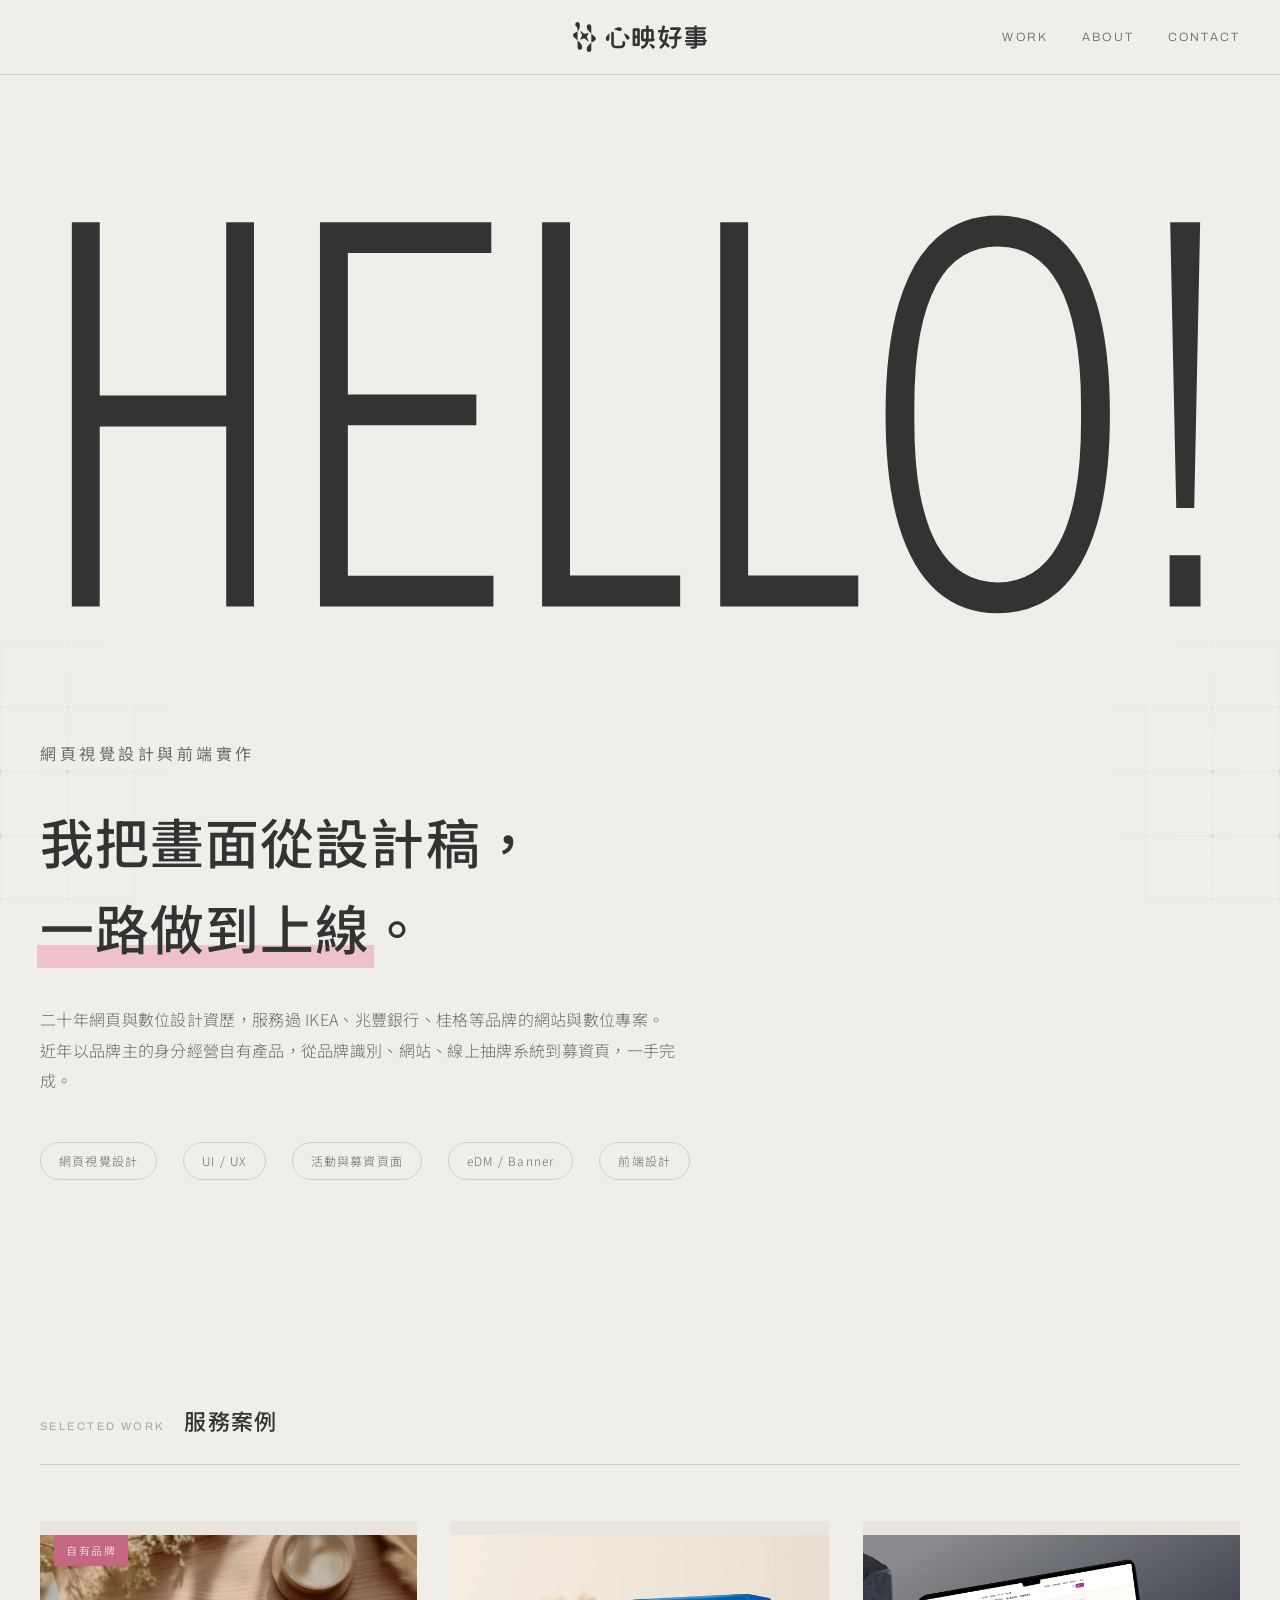
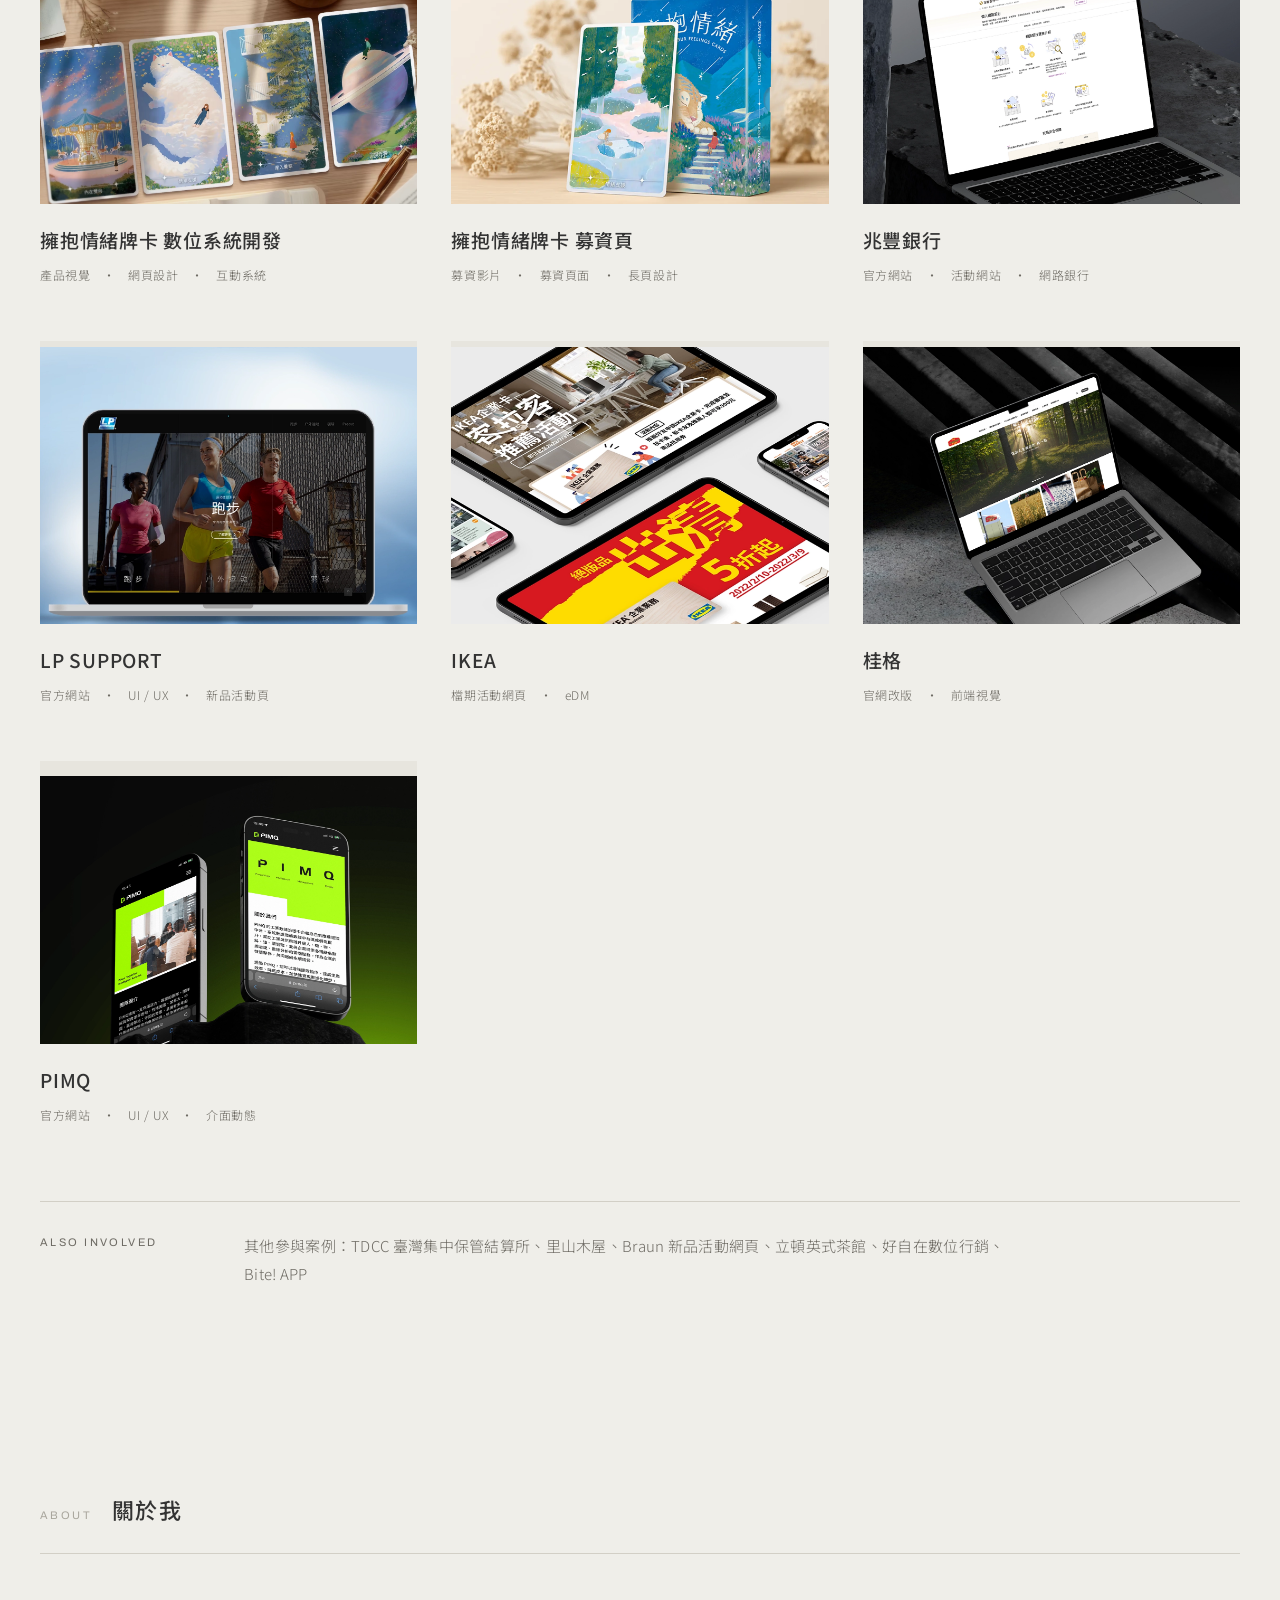
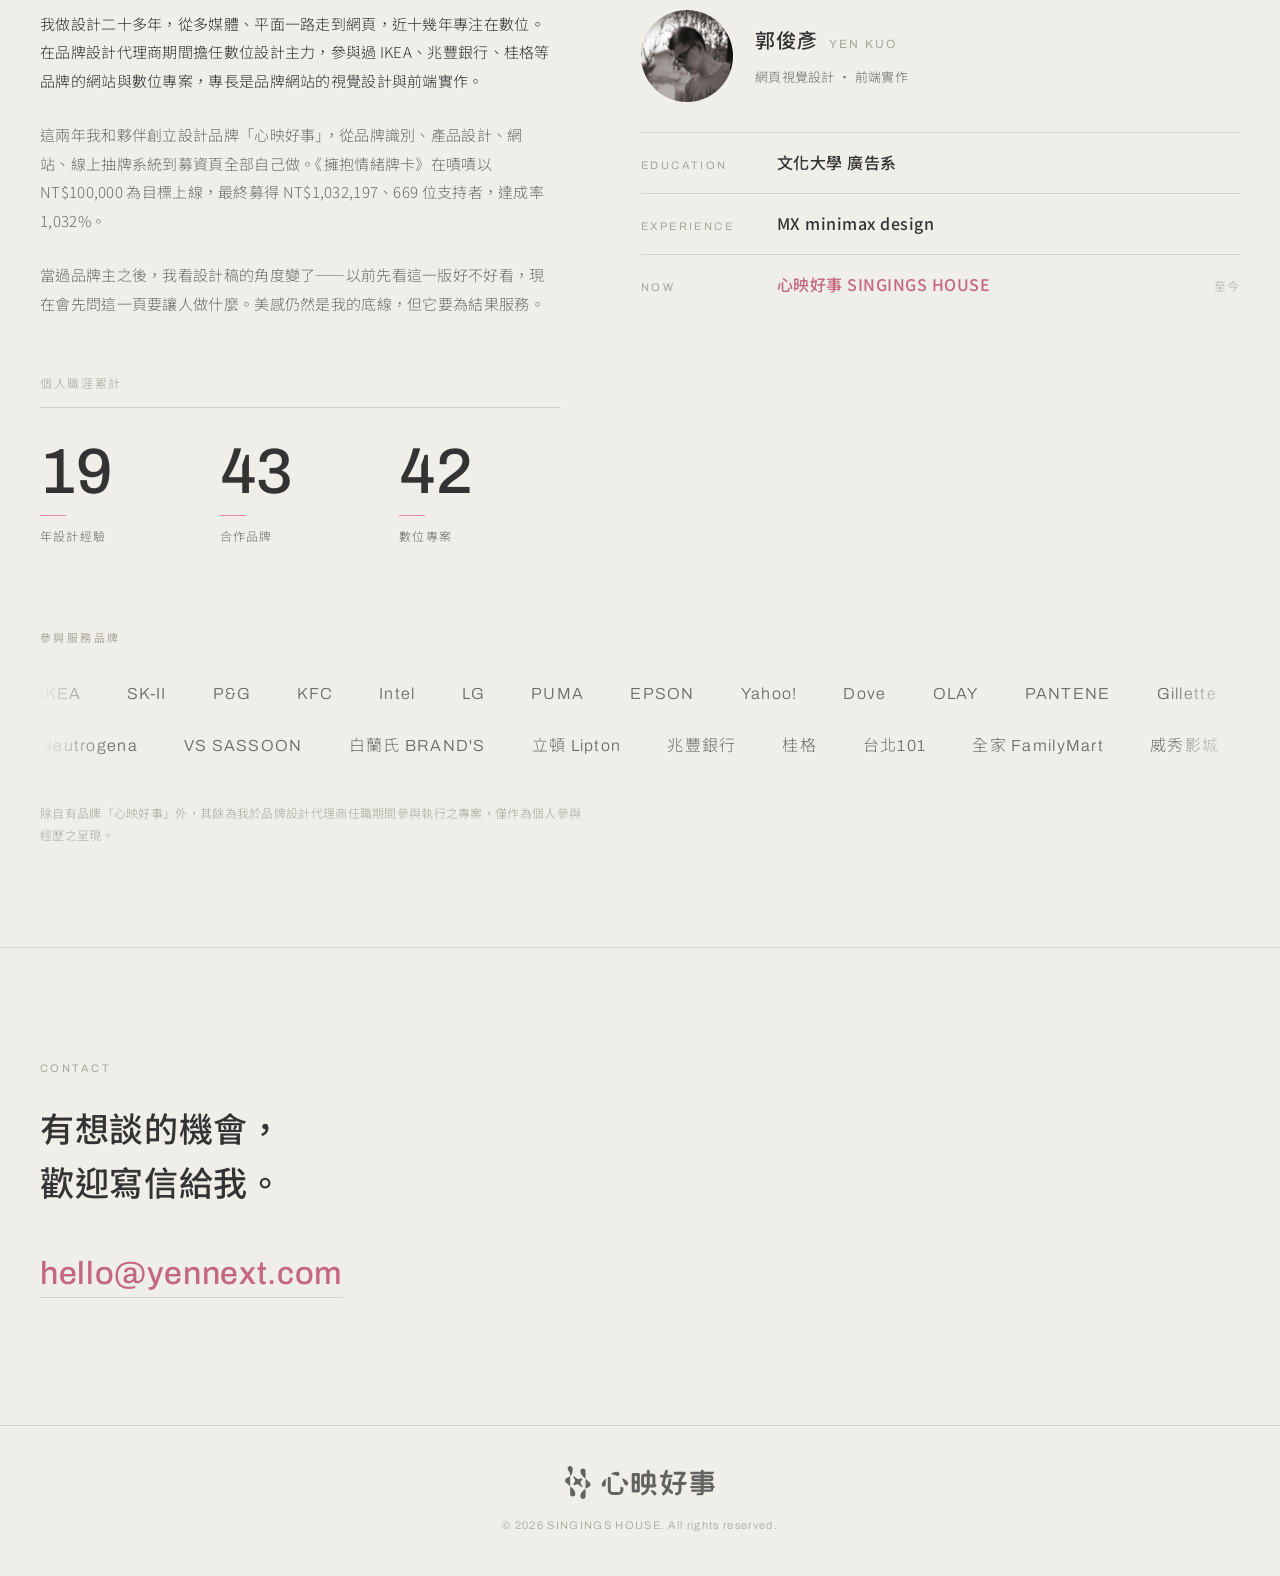
==== digital/index.html @ 3f7852cf "Change browser tab title to "YEN作品集" - index.html: <title> and og:title -> YEN作品集 - brand.html + mai" ====
<!DOCTYPE html>
<html lang="zh-Hant">
<head>
<meta charset="UTF-8">
<meta name="viewport" content="width=device-width, initial-scale=1">
<title>心映好事 SINGINGS HOUSE — 數位設計服務</title>
<meta name="description" content="心映好事是一個從自有產品出發的設計品牌，設計服務聚焦於網頁視覺與前端設計。">
<meta property="og:title" content="心映好事 SINGINGS HOUSE — 設計服務">
<meta property="og:description" content="從自有品牌出發的設計服務。網頁視覺與前端設計。">
<meta property="og:image" content="../images/og_image.jpg">
<link rel="icon" href="../images/logo_mark.svg">
<link rel="preconnect" href="https://fonts.googleapis.com">
<link rel="preconnect" href="https://fonts.gstatic.com" crossorigin>
<link href="https://fonts.googleapis.com/css2?family=Archivo:wdth,wght@62..125,100..900&family=Noto+Sans+TC:wght@100..900&display=swap" rel="stylesheet">
<link rel="stylesheet" href="../css/style.css?v=20261014e">
</head>
<body>

<canvas id="kgrid" aria-hidden="true"></canvas>

<nav class="nav">
  <div class="nav-in">
    <a class="nav-logo" href="./index.html" aria-label="心映好事 首頁">
      <img src="../images/logo_type.svg" alt="心映好事 SINGINGS HOUSE">
    </a>
    <div class="nav-links">
      <a href="#work">Work</a>
      <a href="#about">About</a>
      <a href="#contact">Contact</a>
    </div>
  </div>
</nav>

<div class="pressure-band">
  <div class="wrap"><div id="pressure" aria-hidden="true"></div></div>
</div>

<header class="hero">
  <div class="wrap">
    <p class="label" id="tagline"></p>
    <h1 id="heroTitle"></h1>
    <p id="heroSub"></p>
    <div class="hero-meta">
      <span>網頁視覺設計</span>
      <span>UI / UX</span>
      <span>活動與募資頁面</span>
      <span>eDM / Banner</span>
      <span>前端設計</span>
    </div>
  </div>
</header>

<section class="section" id="work">
  <div class="wrap">
    <div class="section-head rv">
      <p class="label">Selected Work</p>
      <h2>服務案例</h2>
    </div>
    <div class="filter rv" id="workFilter"></div>
    <div id="workGrid"></div>
    <div class="otherworks rv">
      <p class="label">Also Involved</p>
      <p id="otherWorks"></p>
    </div>
  </div>
</section>

<section class="section" id="about">
  <div class="wrap">
    <div class="section-head rv">
      <p class="label">About</p>
      <h2 id="aboutTitle"></h2>
    </div>
    <div class="about-grid">
      <div class="rv">
        <div class="about-text" id="aboutText"></div>
        <div class="stats" id="stats"></div>
      </div>
      <div class="orbit rv">
        <div class="profile" id="profile"></div>
        <div class="orbit-list" id="timeline"></div>
      </div>
    </div>

    <div style="margin-top:74px">
      <p class="label" style="margin-bottom:24px">參與服務品牌</p>
      <div class="clients" id="clients"></div>
      <p class="attribution" id="attribution"></p>
    </div>
  </div>
</section>

<section class="contact" id="contact">
  <div class="wrap">
    <p class="label">Contact</p>
    <h2 id="contactTitle"></h2>
    <a class="mail" id="mail" href="#"></a>
  </div>
</section>

<footer class="footer">
  <div class="wrap footer-in">
    <img src="../images/logo_type.svg" alt="心映好事">
    <small>© <span id="yr"></span> SINGINGS HOUSE. All rights reserved.</small>
  </div>
</footer>

<script src="../js/grid.js?v=20261014e"></script>
<script src="./data.js?v=20261014e"></script>
<script src="../js/main.js?v=20261014e"></script>
</body>
</html>
---- css/style.css ----
/* =========================================================
   心映好事 SINGINGS HOUSE — style.css
   ========================================================= */

:root {
  --paper: #EFEEE9;
  --paper-2: #E7E5DE;
  --ink: #333333;
  --ink-soft: #6E6B64;
  --ink-faint: #A9A69D;
  --line: #D2CFC6;
  --accent: #E986A2;        /* 裝飾用（網格、標籤） */
  --accent-ink: #C4677F;    /* 文字用（深一階，確保可讀性） */

  --max: 1320px;
  --gutter: 40px;

  /* 中文：Noto Sans TC ／ 英文：Archivo（中文字自動 fallback 回黑體） */
  --f-display: "Noto Sans TC", -apple-system, "Helvetica Neue", sans-serif;
  --f-latin: "Archivo", "Noto Sans TC", sans-serif;
  --f-body: "Noto Sans TC", -apple-system, "Helvetica Neue", sans-serif;
}

* { margin: 0; padding: 0; box-sizing: border-box; }

/* 背景互動網格：固定於視窗，位於內容之下 */
#kgrid {
  position: fixed;
  inset: 0;
  z-index: 0;
  pointer-events: none;
  -webkit-mask-image: linear-gradient(to bottom, transparent var(--kg-start, 0px), #000 var(--kg-end, 0px));
          mask-image: linear-gradient(to bottom, transparent var(--kg-start, 0px), #000 var(--kg-end, 0px));
}
body > *:not(#kgrid):not(.nav) { position: relative; z-index: 1; }

html { scroll-behavior: smooth; }

body {
  background: var(--paper);
  color: var(--ink);
  font-family: var(--f-body);
  font-weight: 300;
  font-size: 15px;
  line-height: 1.9;
  letter-spacing: 0.02em;
  -webkit-font-smoothing: antialiased;
}

img { display: block; width: 100%; height: auto; }
a { color: inherit; text-decoration: none; }

:focus-visible {
  outline: 2px solid var(--accent-ink);
  outline-offset: 4px;
}

.wrap {
  max-width: var(--max);
  margin: 0 auto;
  padding: 0 var(--gutter);
}

.label {
  font-family: var(--f-latin);
  font-size: 11px;
  letter-spacing: 0.22em;
  text-transform: uppercase;
  color: var(--ink-faint);
  font-weight: 400;
}

.rule {
  height: 1px;
  background: var(--line);
  border: 0;
}

/* ---------- nav ---------- */
.nav {
  position: fixed;
  top: 0; left: 0; right: 0;
  z-index: 50;
  background: rgba(239, 238, 233, 0.88);
  backdrop-filter: blur(10px);
  border-bottom: 1px solid var(--line);
}
.nav-in {
  max-width: var(--max);
  margin: 0 auto;
  padding: 0 var(--gutter);
  height: 74px;
  display: grid;
  grid-template-columns: 1fr auto 1fr;
  align-items: center;
}
.nav-logo { grid-column: 2; justify-self: center; display: flex; align-items: center; gap: 12px; }
.nav-logo img { width: auto; height: 30px; }

/* ---------- YENnext 字標 ----------
   不是圖檔，是鎖死字軸的活字：任何螢幕都銳利，而且跟內文
   共用同一支 Archivo，字標等於字級系統最上面那一階。
   要改比例改這兩組 font-variation-settings 就好。      */
.wm {
  display: inline-flex;
  align-items: baseline;
  font-family: var(--f-latin);
  font-size: 27px;
  line-height: 1;
  color: var(--ink);
  white-space: nowrap;
}
.wm > span { font-size: 1em; }
.wm-a { font-variation-settings: "wght" 620, "wdth" 88; }
.wm-b { font-variation-settings: "wght" 330, "wdth" 108; }

.nav-logo.is-text { gap: 0; }
.footer-name { margin: 0; }
.footer .wm { font-size: 22px; color: var(--ink-soft); }
.nav-links { grid-column: 3; justify-self: end; display: flex; gap: 34px; }
.nav-links a {
  font-family: var(--f-latin);
  font-size: 12px;
  letter-spacing: 0.18em;
  text-transform: uppercase;
  color: var(--ink-soft);
  transition: color .25s;
}
.nav-links a:hover { color: var(--ink); }

/* ---------- hero ---------- */
.hero {
  padding: 40px 0 120px;
  position: relative;
}
.hero h1 {
  font-family: var(--f-display);
  font-weight: 500;
  font-size: clamp(28px, 4.2vw, 54px);
  line-height: 1.6;
  letter-spacing: 0.02em;
  max-width: 19em;
  margin: 28px 0 34px;
}
.hero p {
  max-width: 40em;
  color: var(--ink-soft);
  font-size: 16px;
}
.hero-meta {
  display: flex;
  flex-wrap: wrap;
  gap: 10px 26px;
  margin-top: 46px;
}
.hero-meta span,
.hero-meta button {
  font-size: 12px;
  letter-spacing: 0.1em;
  color: var(--ink-soft);
  border: 1px solid var(--line);
  border-radius: 100px;
  padding: 7px 18px;
}
.hero-meta button {
  font-family: var(--f-body);
  background: transparent;
  cursor: pointer;
  transition: border-color .25s, color .25s, background .25s;
}
.hero-meta button:hover {
  border-color: var(--ink);
  color: var(--ink);
}

/* 主標重點標示：粉色螢光筆效果，載入時由左往右刷過 */
.hero h1 .hl {
  position: relative;
  font-style: normal;
  display: inline-block;
}
.hero h1 .hl i {
  position: relative;
  z-index: 1;
  font-style: normal;
}
.hero h1 .hl::before {
  content: "";
  position: absolute;
  left: -0.06em;
  right: -0.06em;
  bottom: 0.06em;
  height: 0.42em;
  background: var(--accent);
  opacity: 0.42;
  transform: scaleX(0);
  transform-origin: left center;
  animation: hl-sweep 1s cubic-bezier(.2,.7,.2,1) .55s forwards;
}
@keyframes hl-sweep { to { transform: scaleX(1); } }
@media (prefers-reduced-motion: reduce) {
  .hero h1 .hl::before { animation: none; transform: scaleX(1); }
}

/* ---------- section frame ---------- */
.section { padding: 100px 0; }
.section-head {
  display: flex;
  align-items: baseline;
  gap: 20px;
  padding-bottom: 22px;
  border-bottom: 1px solid var(--line);
  margin-bottom: 56px;
}
.section-head h2 {
  font-family: var(--f-display);
  font-weight: 500;
  font-size: 22px;
  letter-spacing: 0.06em;
}

/* 案例說明中的網址連結 */
.proj-head p a { color: inherit; border-bottom: 1px solid currentColor; }

/* ---------- work：標題下方說明 ---------- */
.work-note {
  margin: -30px 0 34px;
  font-size: 13px;
  line-height: 1.9;
  color: var(--ink-soft);
  max-width: 46em;
}

/* ---------- work：篩選列與分組 ---------- */
.filter {
  display: flex;
  flex-wrap: wrap;
  gap: 8px;
  margin: -26px 0 46px;
}
.f-btn {
  font-family: var(--f-body);
  font-size: 13px;
  letter-spacing: 0.06em;
  color: var(--ink-soft);
  background: transparent;
  border: 1px solid var(--line);
  border-radius: 100px;
  padding: 8px 20px;
  cursor: pointer;
  transition: all .25s;
}
.f-btn:hover { border-color: var(--ink-faint); color: var(--ink); }
.f-btn.is-on { background: var(--ink); border-color: var(--ink); color: var(--paper); }

.cat-group + .cat-group { margin-top: 72px; }
.cat-title {
  font-size: 13px;
  letter-spacing: 0.18em;
  color: var(--ink-faint);
  padding-bottom: 14px;
  margin-bottom: 34px;
  border-bottom: 1px solid var(--line);
}

/* ---------- 便當式類別入口 ---------- */
.bento {
  display: grid;
  grid-template-columns: repeat(3, 1fr);
  gap: 20px;
}
a.bento-tile { text-decoration: none; color: inherit; }
.bento-tile {
  position: relative;
  display: block;
  width: 100%;
  height: 100%;
  aspect-ratio: 1 / 1;
  border: 0;
  padding: 0;
  overflow: hidden;
  background: var(--paper-2);
  cursor: pointer;
  font-family: inherit;
  text-align: left;
}
/* hero 不設比例，改由同列的方格決定高度，才能精準對齊 */
.bento-tile.is-hero {
  grid-column: span 2;
  aspect-ratio: auto;
}
.bento-img {
  position: absolute;
  inset: 0;
  transition: opacity 1.1s ease;
}
.bento-img img {
  width: 100%;
  height: 100%;
  object-fit: cover;
  transition: transform 1.2s ease;
}
.bento-img2 { opacity: 0; }
.bento-tile.swap .bento-img { opacity: 0; }
.bento-tile.swap .bento-img2 { opacity: 1; }
.bento-tile:hover .bento-img img { transform: scale(1.04); }

.bento-tile::after {
  content: "";
  position: absolute;
  inset: 0;
  background: linear-gradient(to top, rgba(28,27,25,.55), rgba(28,27,25,.05) 55%);
  transition: background .4s;
}
.bento-tile:hover::after { background: linear-gradient(to top, rgba(28,27,25,.62), rgba(28,27,25,.12) 60%); }

.bento-meta {
  position: absolute;
  left: 26px;
  bottom: 24px;
  z-index: 2;
  color: #fff;
}
.bento-name {
  display: block;
  font-size: 20px;
  font-weight: 500;
  letter-spacing: 0.06em;
  margin-bottom: 4px;
}
.bento-tile.is-hero .bento-name { font-size: 28px; }
.bento-dots {
  display: flex;
  gap: 7px;
  margin-top: 10px;
}
.bento-dots i {
  width: 6px;
  height: 6px;
  border-radius: 50%;
  background: rgba(255,255,255,.42);
  transition: background .4s, transform .4s;
}
.bento-dots i.is-on {
  background: #fff;
  transform: scale(1.25);
}

.card-img video {
  width: 100%;
  height: 100%;
  object-fit: cover;
  display: block;
}
.proj-flow video { width: 100%; height: 100%; object-fit: cover; display: block; }
/* 有聲影片：完整顯示、不裁切，留深色底避免邊緣露白 */
.proj-flow video[controls] { object-fit: contain; background: #16150F; }
.b-hero video { width: 100%; height: 100%; object-fit: cover; display: block; }

/* ---------- work grid ---------- */
.grid {
  display: grid;
  grid-template-columns: repeat(3, 1fr);
  gap: 54px 34px;
}
.card { display: block; }
.card-img {
  position: relative;
  overflow: hidden;
  background: var(--paper-2);
  aspect-ratio: 4 / 3;
}
.card-img img {
  height: 100%;
  object-fit: cover;
  transition: transform .8s ease;
}
.card:hover .card-img img { transform: scale(1.035); }
.card-body { padding-top: 18px; }
.card-body h3 {
  font-family: var(--f-display);
  font-weight: 500;
  font-size: 19px;
  letter-spacing: 0.04em;
  margin-bottom: 6px;
  transition: color .25s;
}
.card:hover .card-body h3 { color: var(--accent-ink); }
.card-tags {
  font-size: 12px;
  color: var(--ink-soft);
  letter-spacing: 0.05em;
}
.card.is-own .card-img::after {
  content: "自有品牌";
  position: absolute;
  top: 14px; left: 14px;
  background: var(--accent-ink);
  color: #fff;
  font-size: 11px;
  letter-spacing: 0.14em;
  padding: 5px 12px;
}

/* ---------- other works ---------- */
.otherworks {
  margin-top: 74px;
  padding-top: 30px;
  border-top: 1px solid var(--line);
  display: grid;
  grid-template-columns: 180px 1fr;
  gap: 24px;
}
.otherworks p { color: var(--ink-soft); max-width: 52em; }

/* ---------- about ---------- */
.about-grid {
  display: grid;
  grid-template-columns: 1fr 1.15fr;
  gap: 80px;
}
/* 主理人 */
.profile {
  display: flex;
  align-items: center;
  gap: 22px;
  padding-bottom: 26px;
  margin-bottom: 4px;
}
.profile img {
  width: 92px;
  height: 92px;
  border-radius: 50%;
  object-fit: cover;
  flex: 0 0 auto;
  background: var(--paper-2);
}
.profile-meta strong {
  display: flex;
  align-items: baseline;
  gap: 12px;
  font-size: 20px;
  font-weight: 500;
  letter-spacing: 0.04em;
}
.profile-meta strong span {
  font-family: var(--f-latin);
  font-size: 12px;
  font-weight: 400;
  letter-spacing: 0.16em;
  color: var(--ink-faint);
}
.profile-meta p { margin-top: 6px; font-size: 13px; color: var(--ink-soft); }
.cv-link {
  display: inline-block;
  margin-top: 12px;
  font-size: 12px;
  letter-spacing: 0.06em;
  color: var(--accent-ink);
  border-bottom: 1px solid var(--line);
  padding-bottom: 3px;
  transition: border-color .3s;
}
.cv-link:hover { border-color: var(--accent-ink); }

.about-text p { margin-bottom: 26px; max-width: 34em; }
.about-text p:first-child { color: var(--ink); }
.about-text p:not(:last-child) { margin-bottom: 26px; }
.about-text p:not(:first-child) { color: var(--ink-soft); }

.orbit { position: relative; }
/* 數據列 */
.stats { margin-top: 54px; }
/* 數據列上方的歸屬說明：講清楚這些數字算的是誰 */
.stats-note {
  margin: 0 0 12px;
  font-family: var(--f-body);
  font-size: 12px;
  letter-spacing: 0.14em;
  color: var(--ink-faint);
}
.stats-row {
  display: grid;
  grid-template-columns: repeat(3, 1fr);
  gap: 0 18px;
  border-top: 1px solid var(--line);
}
.stat {
  padding: 30px 0 6px;
  opacity: 0;
  transform: translateY(14px);
  transition: opacity .7s ease, transform .7s cubic-bezier(.2,.7,.2,1);
}
.stat.in { opacity: 1; transform: none; }
.stat strong {
  display: block;
  font-family: var(--f-latin);
  font-weight: 500;
  font-size: clamp(40px, 5.2vw, 64px);
  font-variant-numeric: tabular-nums;
  letter-spacing: -0.01em;
  line-height: 1.05;
  margin-bottom: 10px;
}
.stat span {
  display: block;
  position: relative;
  padding-top: 10px;
  font-size: 12px;
  color: var(--ink-soft);
  letter-spacing: 0.1em;
}
.stat span::before {
  content: "";
  position: absolute;
  top: 0; left: 0;
  width: 26px;
  height: 1px;
  background: var(--accent);
  transform: scaleX(0);
  transform-origin: left;
  transition: transform .8s cubic-bezier(.2,.7,.2,1) .35s;
}
.stat.in span::before { transform: scaleX(1); }

/* 時間軸 */
.orbit-list { display: grid; gap: 2px; }
.orbit-item {
  padding: 14px 0;
  border-top: 1px solid var(--line);
  cursor: default;
  transition: border-color .3s;
}
.orbit-item:hover, .orbit-item:focus-visible { border-color: var(--accent); outline: none; }
.orbit-row {
  display: grid;
  grid-template-columns: 118px 1fr auto;
  gap: 18px;
  align-items: baseline;
}
.orbit-note {
  max-height: 0;
  opacity: 0;
  overflow: hidden;
  font-size: 13px;
  color: var(--ink-soft);
  padding-left: 136px;
  transition: max-height .45s ease, opacity .35s ease, margin .45s ease;
}
.orbit-item:hover .orbit-note,
.orbit-item:focus-visible .orbit-note { max-height: 90px; opacity: 1; margin-top: 8px; }
.orbit-item strong {
  font-family: var(--f-display);
  font-weight: 500;
  font-size: 16px;
  letter-spacing: 0.03em;
}
.orbit-item em {
  font-style: normal;
  font-size: 12px;
  color: var(--ink-faint);
  letter-spacing: 0.08em;
}
.orbit-item.is-now strong { color: var(--accent-ink); }

/* ---------- clients ---------- */
.clients {
  display: flex;
  flex-wrap: wrap;
  gap: 14px 40px;
  align-items: center;
}
.clients span {
  font-family: var(--f-latin);
  font-size: 16px;
  font-weight: 400;
  letter-spacing: 0.08em;
  color: var(--ink-soft);
}
/* 品牌跑馬燈 */
.clients-marquee { display: grid; gap: 10px; }
.mq-row {
  overflow: hidden;
  -webkit-mask-image: linear-gradient(to right, transparent, #000 6%, #000 94%, transparent);
          mask-image: linear-gradient(to right, transparent, #000 6%, #000 94%, transparent);
}
.mq-track {
  display: flex;
  width: max-content;
  gap: 46px;
  animation: mq 64s linear infinite;
}
.mq-track.rev { animation-duration: 78s; animation-direction: reverse; }
.mq-track span {
  font-family: var(--f-latin);
  font-size: 16px;
  letter-spacing: 0.08em;
  color: var(--ink-soft);
  white-space: nowrap;
  padding: 6px 0;
}
.clients-marquee:hover .mq-track { animation-play-state: paused; }
@keyframes mq { to { transform: translateX(-50%); } }
@media (prefers-reduced-motion: reduce) {
  .mq-track { animation-duration: 140s; }
}

.attribution {
  margin-top: 34px;
  font-size: 12px;
  line-height: 1.9;
  color: var(--ink-faint);
  max-width: 46em;
}

/* ---------- contact ---------- */
.contact { padding: 110px 0 120px; border-top: 1px solid var(--line); }
.contact h2 {
  font-family: var(--f-display);
  font-weight: 500;
  font-size: clamp(22px, 2.7vw, 34px);
  line-height: 1.6;
  letter-spacing: 0.02em;
  margin: 22px 0 34px;
}
.mail {
  font-family: var(--f-latin);
  font-weight: 500;
  font-size: clamp(19px, 2.6vw, 32px);
  letter-spacing: 0.02em;
  color: var(--accent-ink);
  border-bottom: 1px solid var(--line);
  padding-bottom: 6px;
  transition: border-color .3s;
}
.mail:hover { border-color: var(--accent-ink); }

/* ---------- footer ---------- */
.footer {
  border-top: 1px solid var(--line);
  padding: 40px 0;
}
.footer-in {
  display: flex;
  flex-direction: column;
  align-items: center;
  gap: 16px;
  text-align: center;
}
.footer img { width: 150px; opacity: .75; }
.footer small { font-family: var(--f-latin); font-size: 11px; letter-spacing: .12em; color: var(--ink-faint); }

/* =========================================================
   brand detail page
   ========================================================= */
.b-hero {
  margin-top: 74px;
  aspect-ratio: 21 / 9;
  background: var(--paper-2);
  overflow: hidden;
}
.b-hero img { height: 100%; object-fit: cover; }

/* 非橫式的主視覺（方形 GIF 等）：完整顯示、置中，不硬裁成 21:9 */
.b-hero.is-contain {
  aspect-ratio: auto;
  background: transparent;
  display: flex;
  justify-content: center;
  padding: 40px var(--gutter) 0;
}
.b-hero.is-contain img,
.b-hero.is-contain video {
  width: auto;
  height: auto;
  max-width: min(680px, 100%);
  max-height: 62vh;
  object-fit: contain;
}

.b-head { padding: 66px 0 76px; text-align: center; }
.b-head h1 {
  font-family: var(--f-display);
  font-weight: 500;
  font-size: clamp(26px, 3.6vw, 44px);
  letter-spacing: 0.05em;
  margin: 16px 0 10px;
}
.b-head .en {
  font-family: var(--f-latin);
  font-size: 13px;
  letter-spacing: .18em;
  color: var(--ink-faint);
}
.b-intro {
  max-width: 40em;
  margin: 34px auto 0;
  color: var(--ink-soft);
}
.b-tags {
  display: flex;
  justify-content: center;
  flex-wrap: wrap;
  gap: 8px 10px;
  margin-top: 32px;
}
.b-tags span {
  font-size: 12px;
  letter-spacing: .08em;
  color: var(--ink-soft);
  border: 1px solid var(--line);
  padding: 6px 15px;
  border-radius: 100px;
}

.proj { padding-bottom: 96px; }
.proj-head {
  max-width: 40em;
  margin: 0 auto 44px;
  text-align: center;
}
.proj-head h2 {
  font-family: var(--f-display);
  font-weight: 500;
  font-size: 21px;
  letter-spacing: .05em;
  margin: 14px 0 12px;
}
.proj-head p { color: var(--ink-soft); }
.proj-flow {
  display: flex;
  flex-wrap: wrap;
  align-items: flex-start;
  gap: 26px;
}
.proj-flow figure {
  flex: 1 1 100%;              /* 預設整列 */
  background: var(--paper-2);
  overflow: hidden;
  /* 預設以 4:3 呈現；載入後由 JS 依實際比例調整 */
  aspect-ratio: 4 / 3;
}
.proj-flow img { width: 100%; height: 100%; object-fit: cover; display: block; }

/* 方形或直式：置中、不放大超過原始尺寸，避免糊掉 */
.proj-flow figure.is-tall {
  aspect-ratio: auto;
  background: transparent;
  max-width: var(--nat-w, 760px);
  margin: 0 auto;
}
.proj-flow figure.is-tall img { height: auto; object-fit: contain; }

/* 指定欄數：在 data.js 的子案加上 cols: 3 即可。
   欄數越多、顯示越小，在 Retina 螢幕上越銳利。 */
.proj-flow[style*="--cols"] figure {
  flex: 0 0 auto !important;
  width: calc((100% - (var(--cols) - 1) * 26px) / var(--cols)) !important;
  max-width: none !important;
  aspect-ratio: auto !important;
  background: transparent;
  margin: 0;
}
/* 關鍵：顯示寬度不超過原圖的一半（= Retina 上 1:1），
   所以圖片永遠不會被放大，也就不會糊。圖比欄窄時置中。 */
.proj-flow[style*="--cols"] figure img,
.proj-flow[style*="--cols"] figure video {
  width: 100%;
  max-width: calc(var(--nat-w, 4000px) / 2);
  height: auto;
  object-fit: contain;
  display: block;
  margin: 0 auto;
}

/* 小尺寸素材：順著版面排下去、自然折行，不鎖死欄數。
   每張依原始寬度取得起始寬度，再撐滿剩餘空間，
   但放大不超過原尺寸兩倍，避免 GIF 或小圖糊掉。
     300px 以下 → 起始寬 300（一列約三張）
     300–600px  → 起始寬 420（一列約兩張）               */
.proj-flow figure.is-small,
.proj-flow figure.is-mini {
  flex: 0 0 auto;
  aspect-ratio: auto;
  background: transparent;
  margin: 0;
}
/* 寬度取「原尺寸兩倍」與「欄寬」的較小值：
   不會糊、不會超出欄位，落單那張也維持同樣大小 */
.proj-flow figure.is-mini {
  width: min(calc(var(--nat-w, 300px) * 2), calc(33.333% - 17.34px));
}
/* 方形／直式：兩欄。圖片本身大於欄寬時直接縮小，不會有上限問題 */
.proj-flow figure.is-small {
  width: calc(50% - 13px);
  max-width: calc(var(--nat-w, 600px) * 2);
}

.proj-flow figure.is-small img,
.proj-flow figure.is-mini img {
  width: 100%;
  height: auto;
  object-fit: contain;
  display: block;
}

.b-also {
  padding: 30px 0 0;
  border-top: 1px solid var(--line);
  color: var(--ink-soft);
  font-size: 14px;
}

.b-nav {
  display: grid;
  grid-template-columns: 1fr auto 1fr;
  align-items: center;
  gap: 20px;
  padding: 40px 0 96px;
  border-top: 1px solid var(--line);
  margin-top: 40px;
}
.b-nav-item {
  display: flex;
  align-items: center;
  gap: 16px;
  min-width: 0;
  padding: 14px 0;
  color: var(--ink-soft);
  transition: color .25s;
}
.b-nav-item.is-next { justify-content: flex-end; text-align: right; }
.b-nav-item.is-prev .b-nav-arrow { order: -1; }

/* 桌機排序：上一個（左）｜回到列表（中）｜下一個（右）
   HTML 為了手機堆疊採 prev→next→back，這裡用 order 調回來 */
.b-nav-item.is-prev { order: 1; justify-self: start; }
.b-nav-back         { order: 2; justify-self: center; text-align: center; }
.b-nav-item.is-next { order: 3; justify-self: end; }

/* 縮圖：讓讀者先看到下一件長什麼樣 */
.b-nav-thumb {
  flex: 0 0 auto;
  width: 64px;
  height: 64px;
  overflow: hidden;
  background: var(--paper-2);
  border-radius: 2px;
}
.b-nav-thumb img {
  width: 100%;
  height: 100%;
  object-fit: cover;
  transition: transform .6s cubic-bezier(.2,.7,.2,1);
}
.b-nav-item:hover .b-nav-thumb img { transform: scale(1.08); }
.b-nav-item:hover { color: var(--accent-ink); }
.b-nav-arrow {
  flex: 0 0 auto;
  font-family: var(--f-latin);
  font-size: 15px;
  transition: transform .3s cubic-bezier(.2,.7,.2,1);
}
.b-nav-item.is-prev:hover .b-nav-arrow { transform: translateX(-4px); }
.b-nav-item.is-next:hover .b-nav-arrow { transform: translateX(4px); }
.b-nav-arrow { color: var(--ink-faint); }
.b-nav-item:hover .b-nav-arrow { color: var(--accent-ink); }
.b-nav-text { min-width: 0; }
.b-nav-label {
  display: block;
  font-family: var(--f-latin);
  font-size: 10px;
  letter-spacing: .2em;
  text-transform: uppercase;
  color: var(--ink-faint);
  margin-bottom: 3px;
}
.b-nav-name {
  display: block;
  font-size: 14px;
  letter-spacing: .04em;
  color: var(--ink);
  /* 依可用寬度自動截斷，不必設固定字數 */
  white-space: nowrap;
  overflow: hidden;
  text-overflow: ellipsis;
}
.b-nav-back {
  font-size: 13px;
  letter-spacing: .08em;
  color: var(--ink-soft);
  white-space: nowrap;
  padding: 14px 0;
  transition: color .25s;
}
.b-nav-back:hover { color: var(--accent-ink); }

/* ---------- pressure headline ---------- */
.pressure-band {
  padding: 140px 0 0;
}
#pressure {
  position: relative;
  width: 100%;
  overflow: visible;
  user-select: none;
}
.pressure-title {
  display: flex;
  justify-content: space-between;
  align-items: baseline;
  width: 100%;
  margin: 0;
  line-height: 1;
  white-space: nowrap;
  transform-origin: center top;
  font-family: var(--f-body);
  font-weight: 100;
  color: var(--ink);
  text-transform: uppercase;
  font-variation-settings: "wght" 300, "wdth" 100, "slnt" 0;
}
.pressure-title span {
  display: inline-block;
  font-variation-settings: "wght" 200, "wdth" 70;
  will-change: font-variation-settings;
}

/* ---------- 視差：圖片比容器慢一點，產生深度 ---------- */
.card-img img,
.bento-img img,
.b-hero img,
.proj-flow img {
  will-change: transform;
}
.px-wrap { overflow: hidden; }

/* ---------- reveal ---------- */
.rv { opacity: 0; transform: translateY(18px); transition: opacity .9s ease, transform .9s ease; }
.rv.in { opacity: 1; transform: none; }

@media (prefers-reduced-motion: reduce) {
  html { scroll-behavior: auto; }
  .rv { opacity: 1; transform: none; transition: none; }
  .stat { opacity: 1; transform: none; transition: none; }
  .stat span::before { transform: scaleX(1); transition: none; }
  .card-img img { transition: none; }
}

/* ---------- responsive ---------- */
@media (max-width: 1000px) {
  .grid { grid-template-columns: repeat(2, 1fr); }
  .bento { grid-template-columns: repeat(2, 1fr); }
  .bento-tile.is-hero { grid-column: span 2; aspect-ratio: 2 / 1; }
  .about-grid { grid-template-columns: 1fr; gap: 54px; }
}
@media (max-width: 680px) {
  :root { --gutter: 22px; }
  .nav-in { grid-template-columns: 1fr; justify-items: center; height: auto; padding: 16px var(--gutter); gap: 10px; }
  .nav-logo { grid-column: 1; }
  .nav-links { grid-column: 1; justify-self: center; gap: 20px; }
  .pressure-band { padding-top: 104px; }
  .nav-links a { font-size: 11px; letter-spacing: .12em; }
  .hero { padding: 26px 0 80px; }
  .section { padding: 70px 0; }
  .grid { grid-template-columns: 1fr; gap: 42px; }
  .bento { grid-template-columns: 1fr; gap: 14px; }
  .bento-tile, .bento-tile.is-hero { grid-column: span 1; aspect-ratio: 16 / 9; }
  .bento-meta { left: 20px; bottom: 18px; }
  .bento-name, .bento-tile.is-hero .bento-name { font-size: 19px; }
  .otherworks { grid-template-columns: 1fr; gap: 12px; }
  .orbit-row { grid-template-columns: 1fr auto; }
  .orbit-note { padding-left: 0; max-height: 90px; opacity: 1; margin-top: 8px; }
  .stats-row { grid-template-columns: repeat(3, 1fr); gap: 0 10px; }
  .stats-note { font-size: 11px; letter-spacing: 0.1em; }
  .profile { gap: 16px; }
  .profile img { width: 72px; height: 72px; }
  .stat strong { font-size: 22px; }
  .orbit-row .label { grid-column: 1 / -1; }
  .b-hero { aspect-ratio: 3 / 2; }
  .b-hero.is-contain { padding: 24px var(--gutter) 0; }
  .b-hero.is-contain img { max-height: 48vh; }
  .proj-flow { gap: 18px; }
  .proj-flow figure.is-small,
  .proj-flow figure.is-mini { width: 100%; }
  /* 手機：指定欄數最多兩欄 */
  .proj-flow[style*="--cols"] figure {
    width: calc((100% - 18px) / 2) !important;
  }

  /* 上下篇導覽：手機改為堆疊的整列連結 */
  .b-nav {
    grid-template-columns: 1fr;
    gap: 0;
    padding: 0 0 72px;
    margin-top: 32px;
  }
  /* 手機排序：上一個 → 下一個 → 回到列表 */
  .b-nav-item.is-prev { order: 1; justify-self: stretch; }
  .b-nav-item.is-next { order: 2; justify-self: stretch; }
  .b-nav-back         { order: 3; justify-self: stretch; }
  .b-nav-item {
    padding: 14px 2px;
    border-bottom: 1px solid var(--line);
    min-height: 72px;
    gap: 14px;
  }
  .b-nav-item.is-next { justify-content: flex-start; text-align: left; }
  .b-nav-item.is-next .b-nav-arrow { order: 3; margin-left: auto; }
  .b-nav-item.is-next .b-nav-thumb { order: -1; }
  .b-nav-item.is-prev .b-nav-arrow { order: 3; margin-left: auto; }
  .b-nav-thumb { width: 52px; height: 52px; }
  .b-nav-back {
    padding: 22px 0 0;
    text-align: center;
  }
}
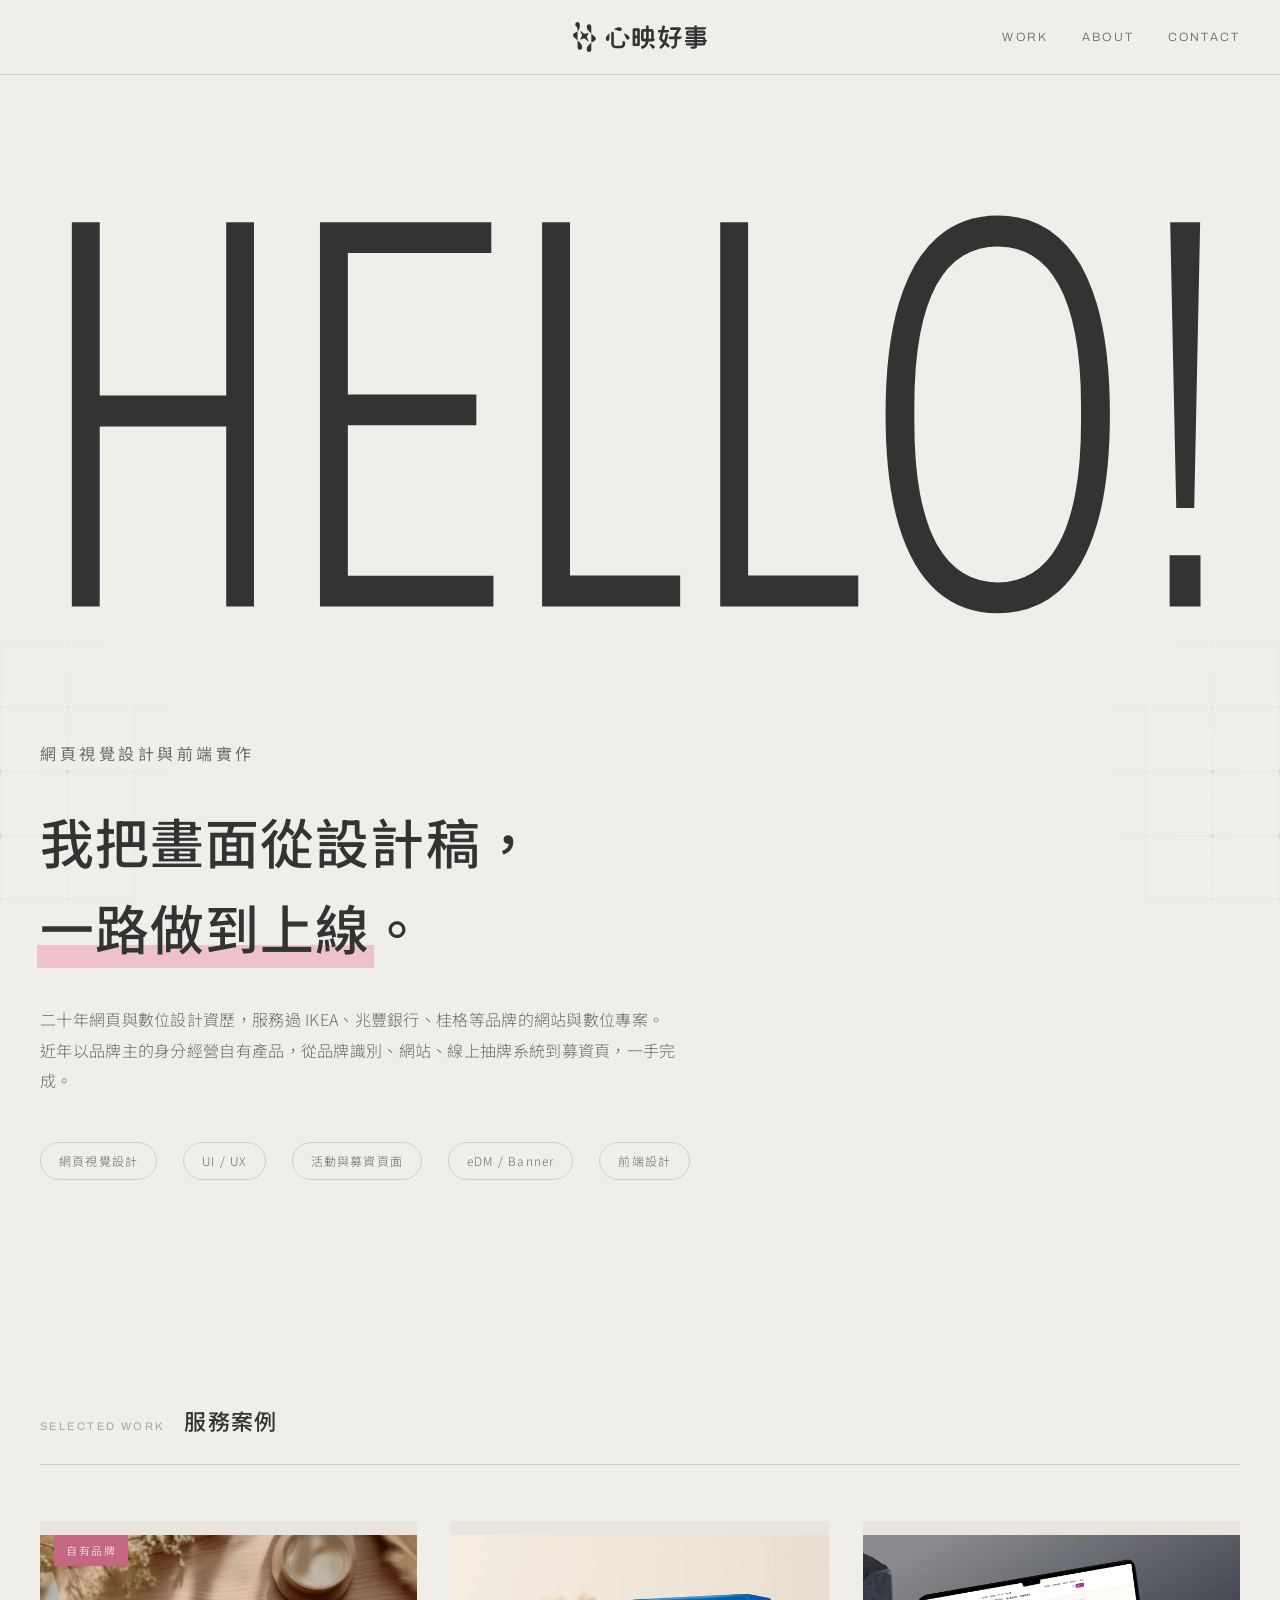
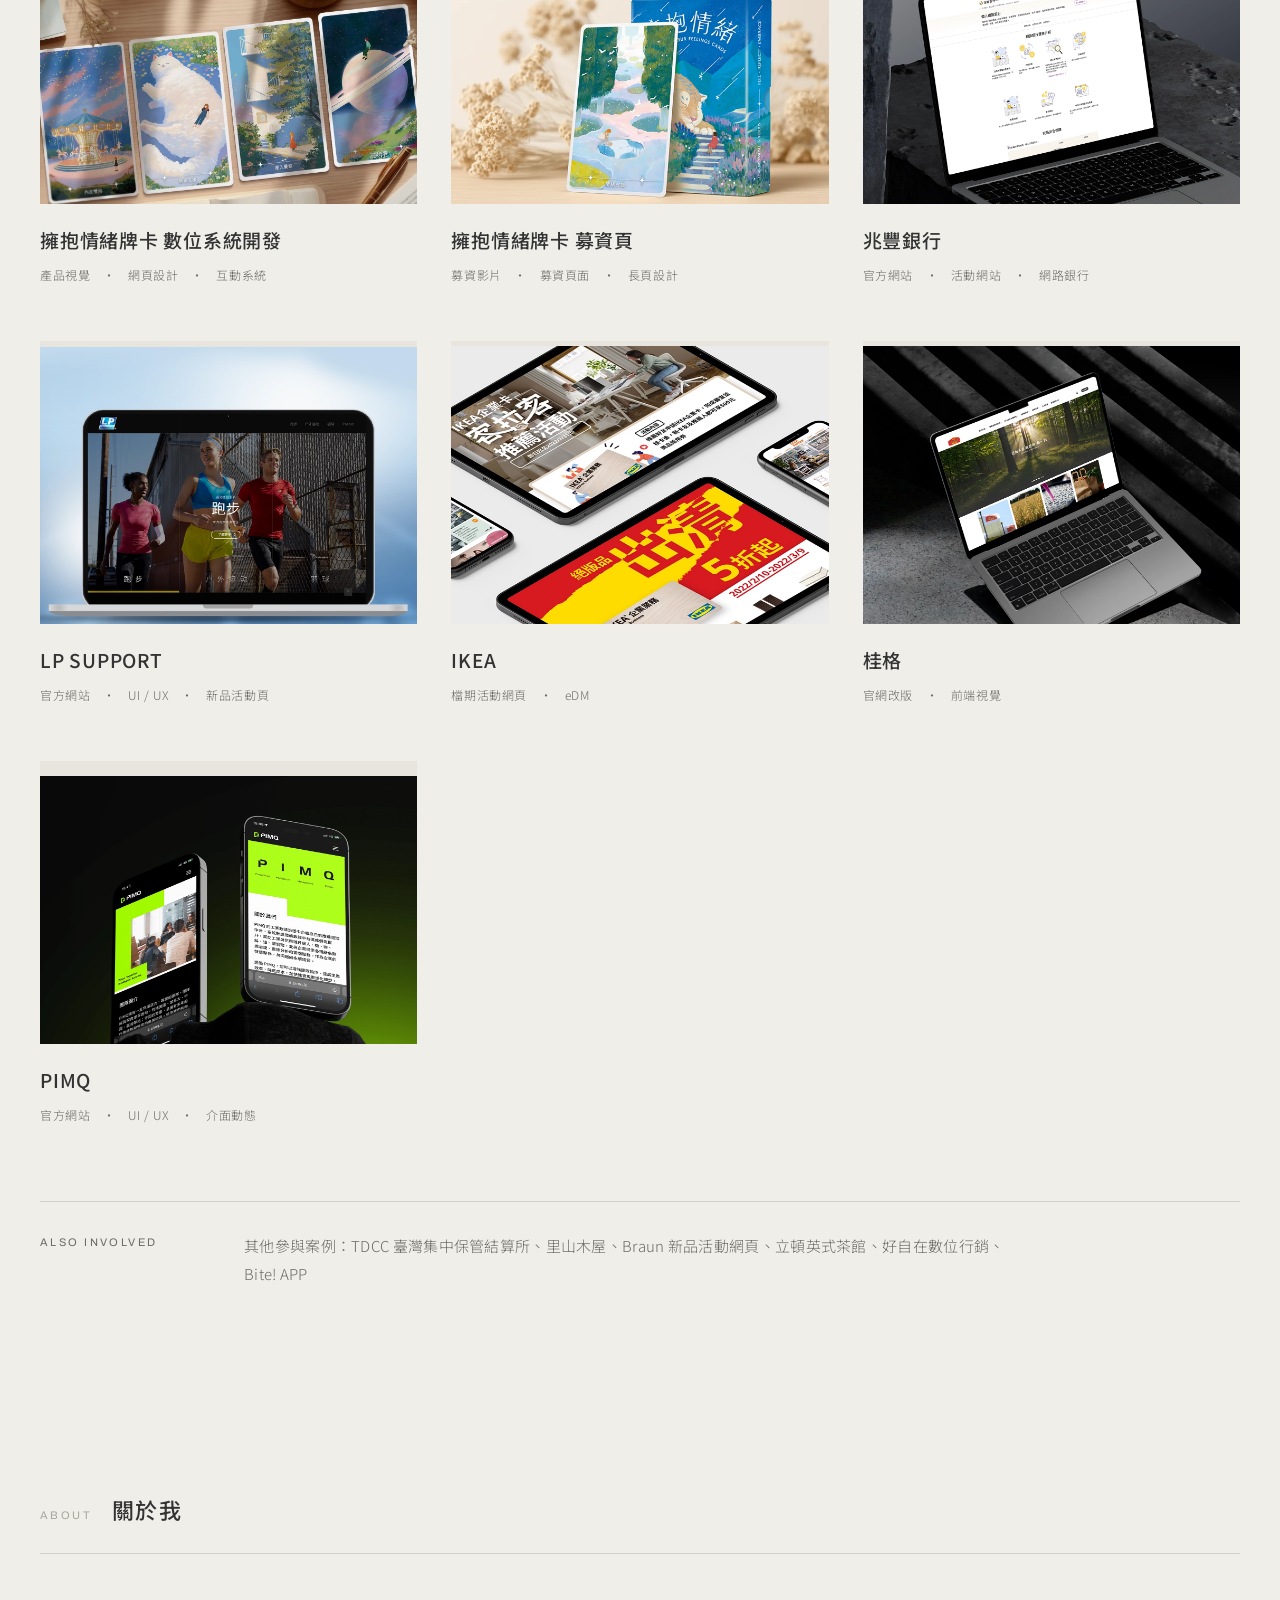
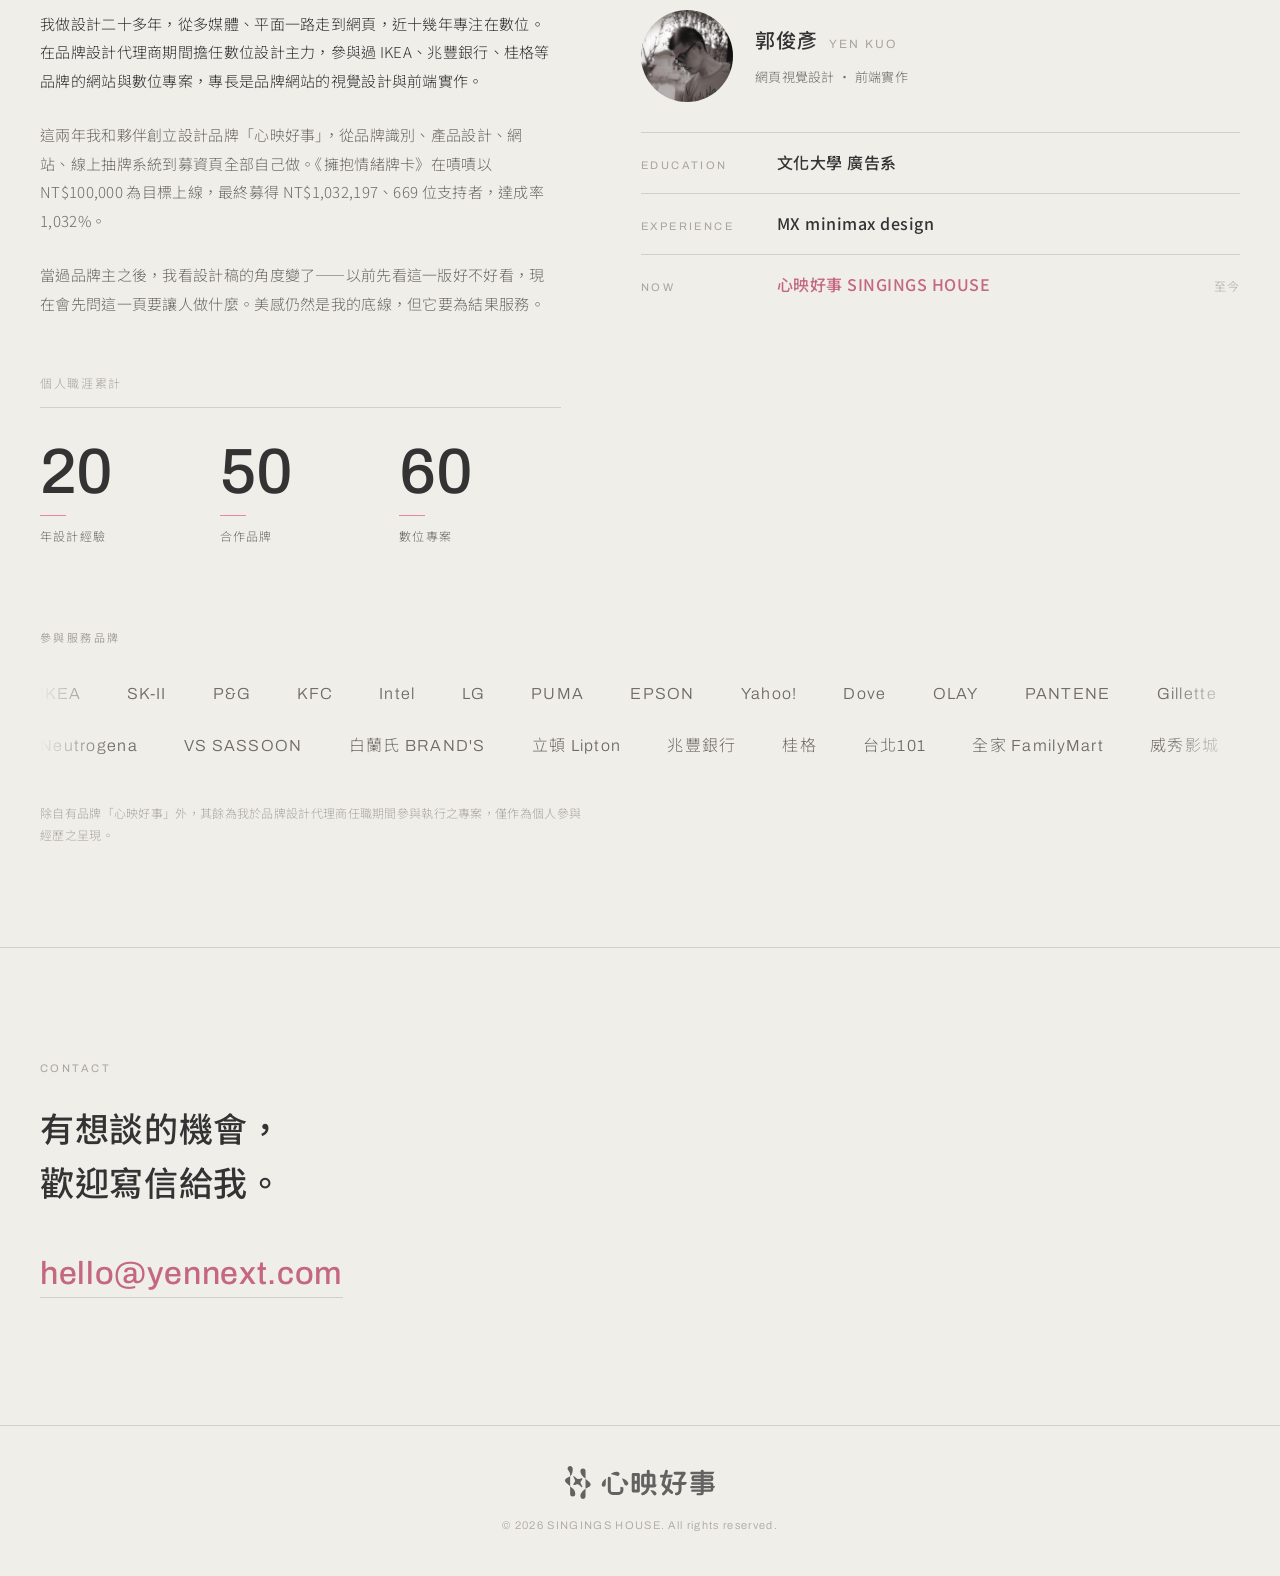
==== commit e49d8649: "清除根目錄誤放的 26 張舊圖，修正子站失效參照，新增案例停用開關 - 刪除根目錄 ikea/lp/starbucks/taipei101 共 26 張未被任何頁面參照的圖檔   （ikea、lp 為" ====
--- a/digital/index.html
+++ b/digital/index.html
@@ -12,7 +12,7 @@
 <link rel="preconnect" href="https://fonts.googleapis.com">
 <link rel="preconnect" href="https://fonts.gstatic.com" crossorigin>
 <link href="https://fonts.googleapis.com/css2?family=Archivo:wdth,wght@62..125,100..900&family=Noto+Sans+TC:wght@100..900&display=swap" rel="stylesheet">
-<link rel="stylesheet" href="../css/style.css?v=20261014e">
+<link rel="stylesheet" href="../css/style.css?v=20261015b">
 </head>
 <body>
 
@@ -105,8 +105,8 @@
   </div>
 </footer>
 
-<script src="../js/grid.js?v=20261014e"></script>
-<script src="./data.js?v=20261014e"></script>
-<script src="../js/main.js?v=20261014e"></script>
+<script src="../js/grid.js?v=20261015b"></script>
+<script src="./data.js?v=20261015b"></script>
+<script src="../js/main.js?v=20261015b"></script>
 </body>
 </html>
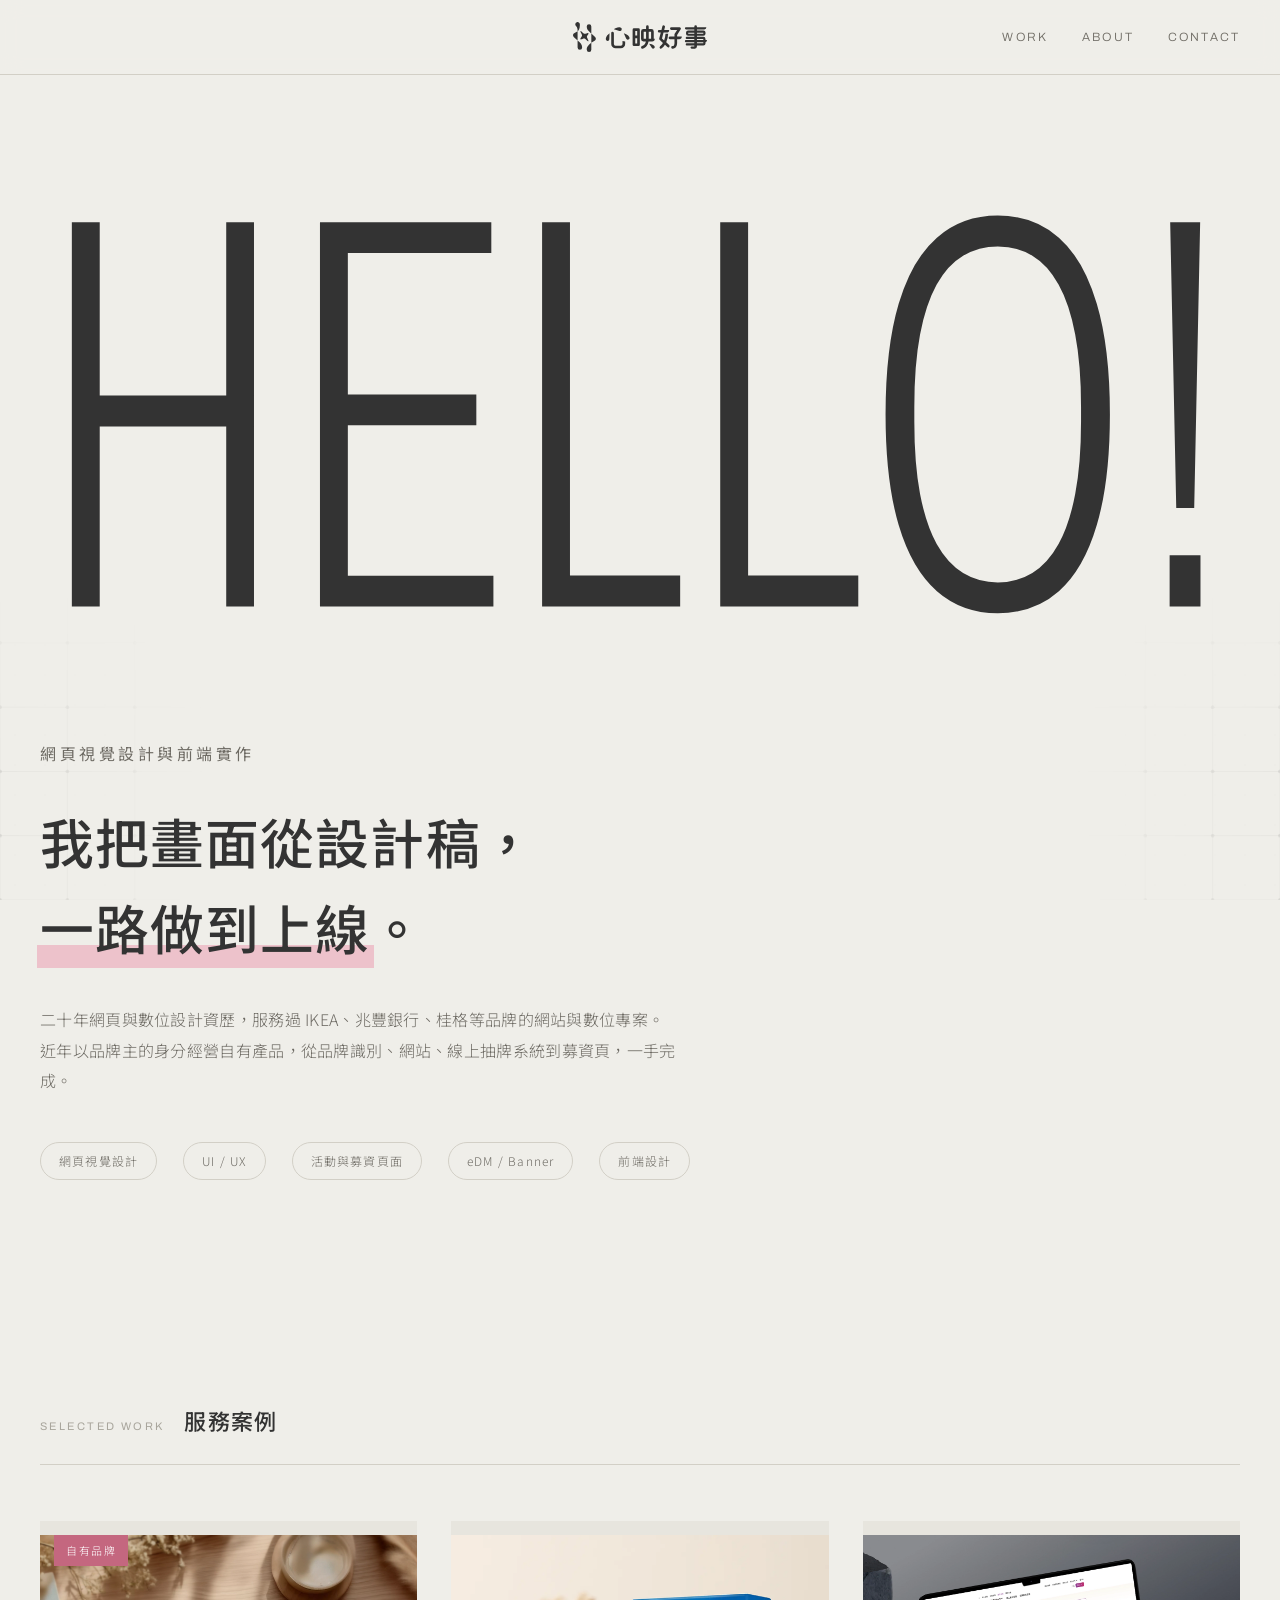
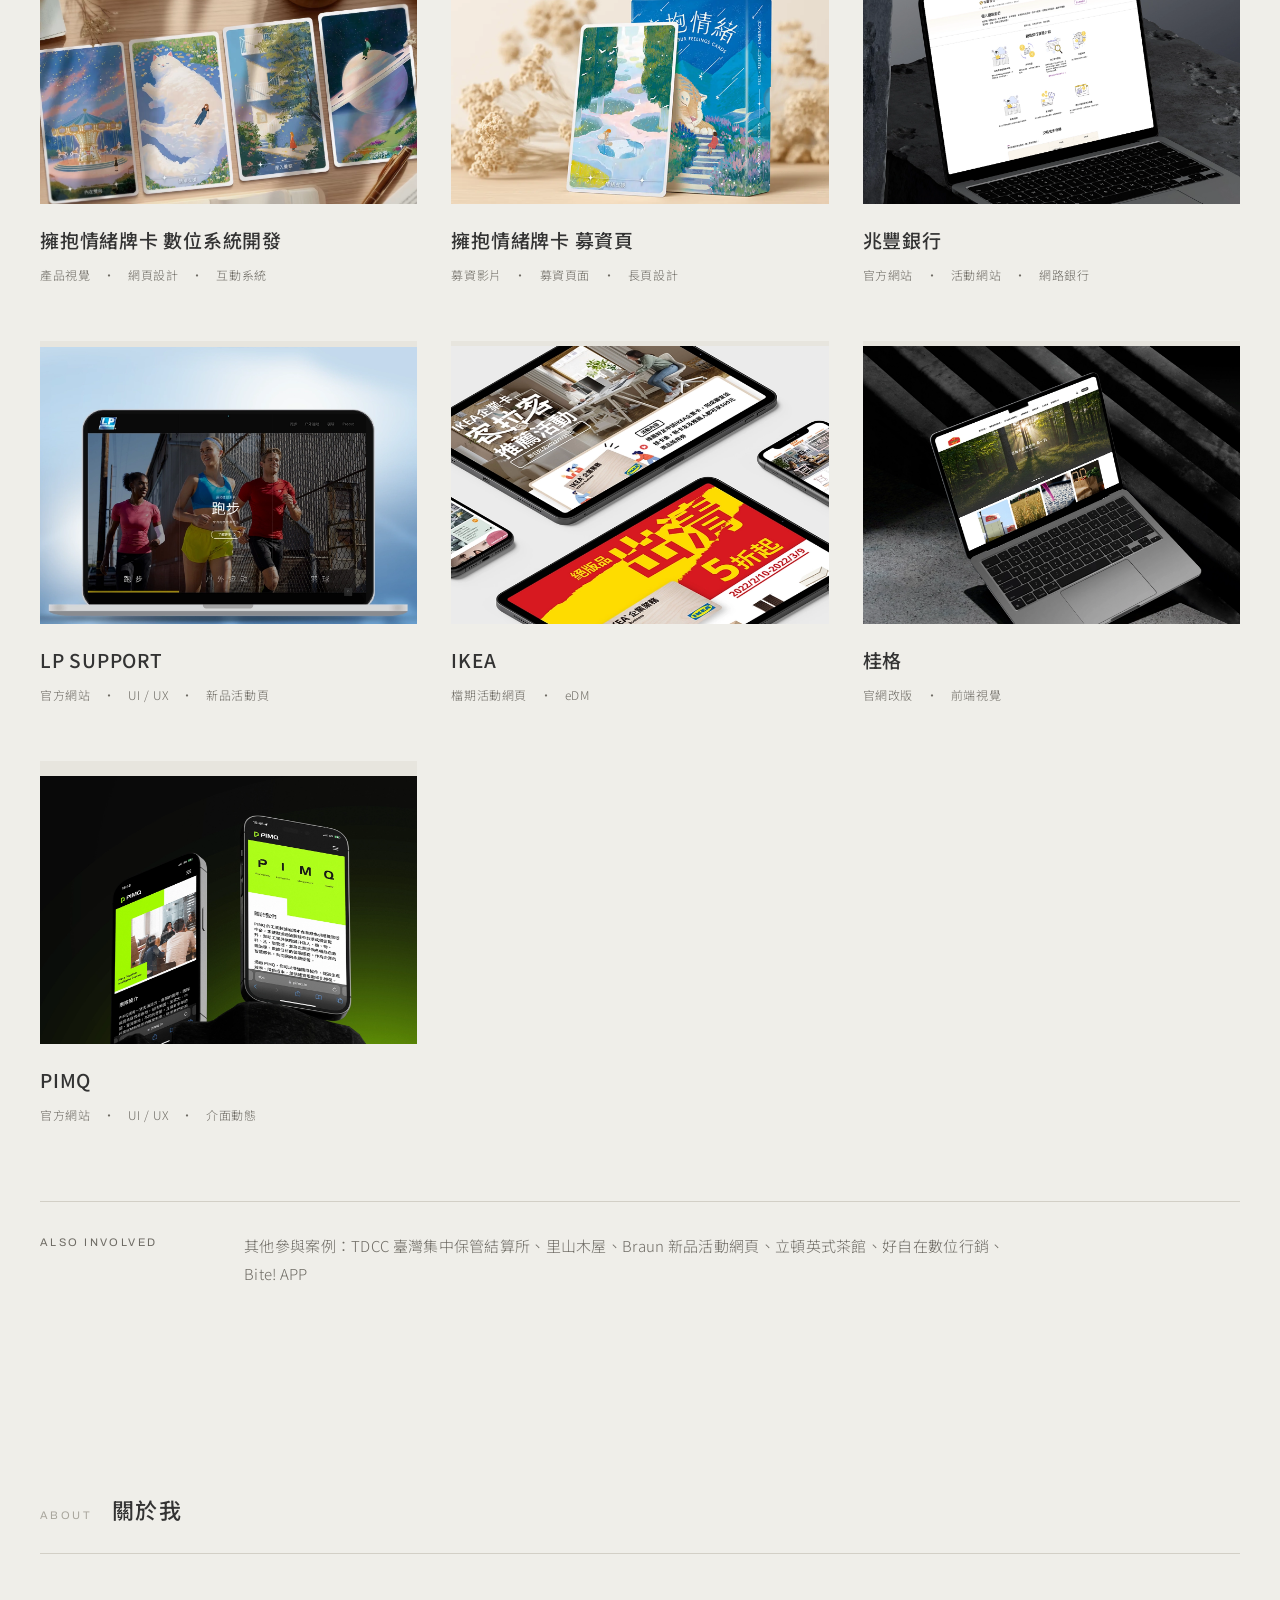
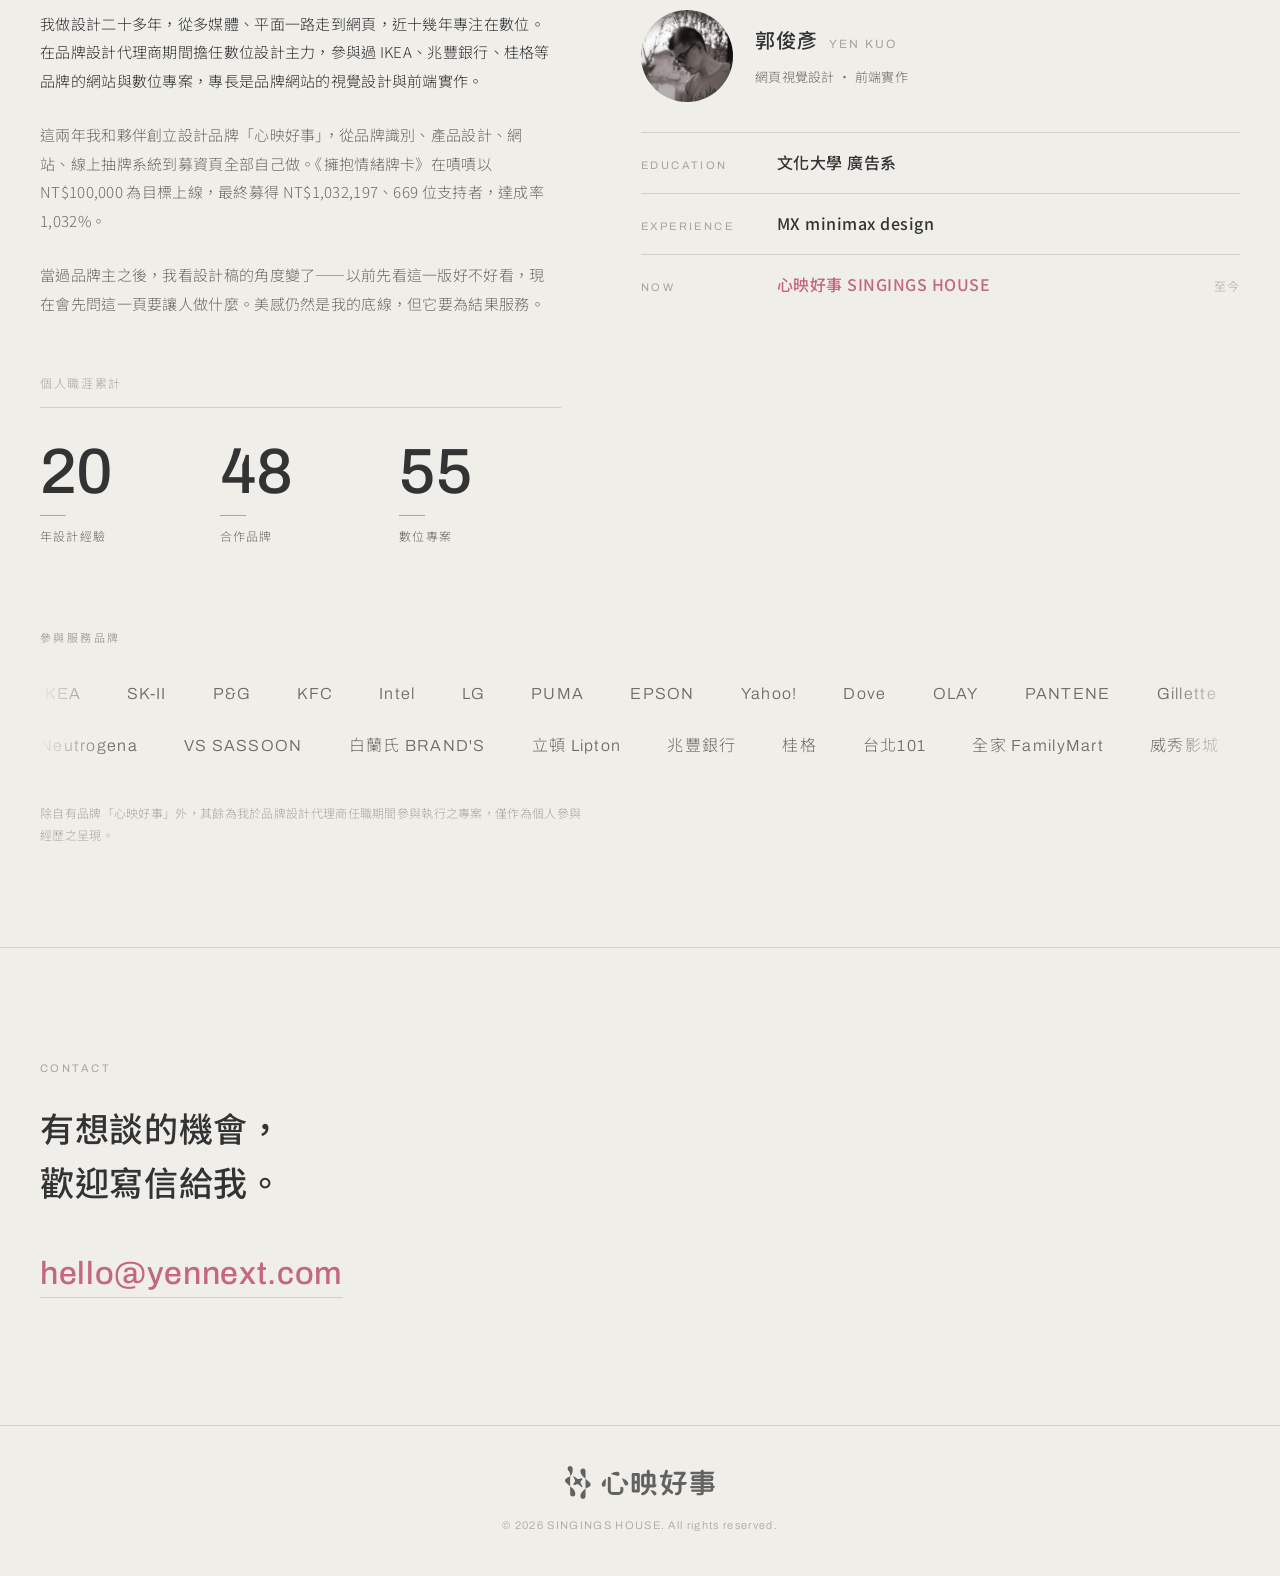
==== commit 3b8e5716: "新增 YENnext 品牌識別案例（暫時停用，等圖） - 品牌識別新增 YENnext 一筆，排在心映好事之後 - 依字標定案內容撰寫：Syne 字標、Montserrat 收英文、中文走 Noto " ====
--- a/digital/index.html
+++ b/digital/index.html
@@ -12,7 +12,7 @@
 <link rel="preconnect" href="https://fonts.googleapis.com">
 <link rel="preconnect" href="https://fonts.gstatic.com" crossorigin>
 <link href="https://fonts.googleapis.com/css2?family=Archivo:wdth,wght@62..125,100..900&family=Noto+Sans+TC:wght@100..900&display=swap" rel="stylesheet">
-<link rel="stylesheet" href="../css/style.css?v=20261015b">
+<link rel="stylesheet" href="../css/style.css?v=20261015c">
 </head>
 <body>
 
@@ -105,8 +105,8 @@
   </div>
 </footer>
 
-<script src="../js/grid.js?v=20261015b"></script>
-<script src="./data.js?v=20261015b"></script>
-<script src="../js/main.js?v=20261015b"></script>
+<script src="../js/grid.js?v=20261015c"></script>
+<script src="./data.js?v=20261015c"></script>
+<script src="../js/main.js?v=20261015c"></script>
 </body>
 </html>
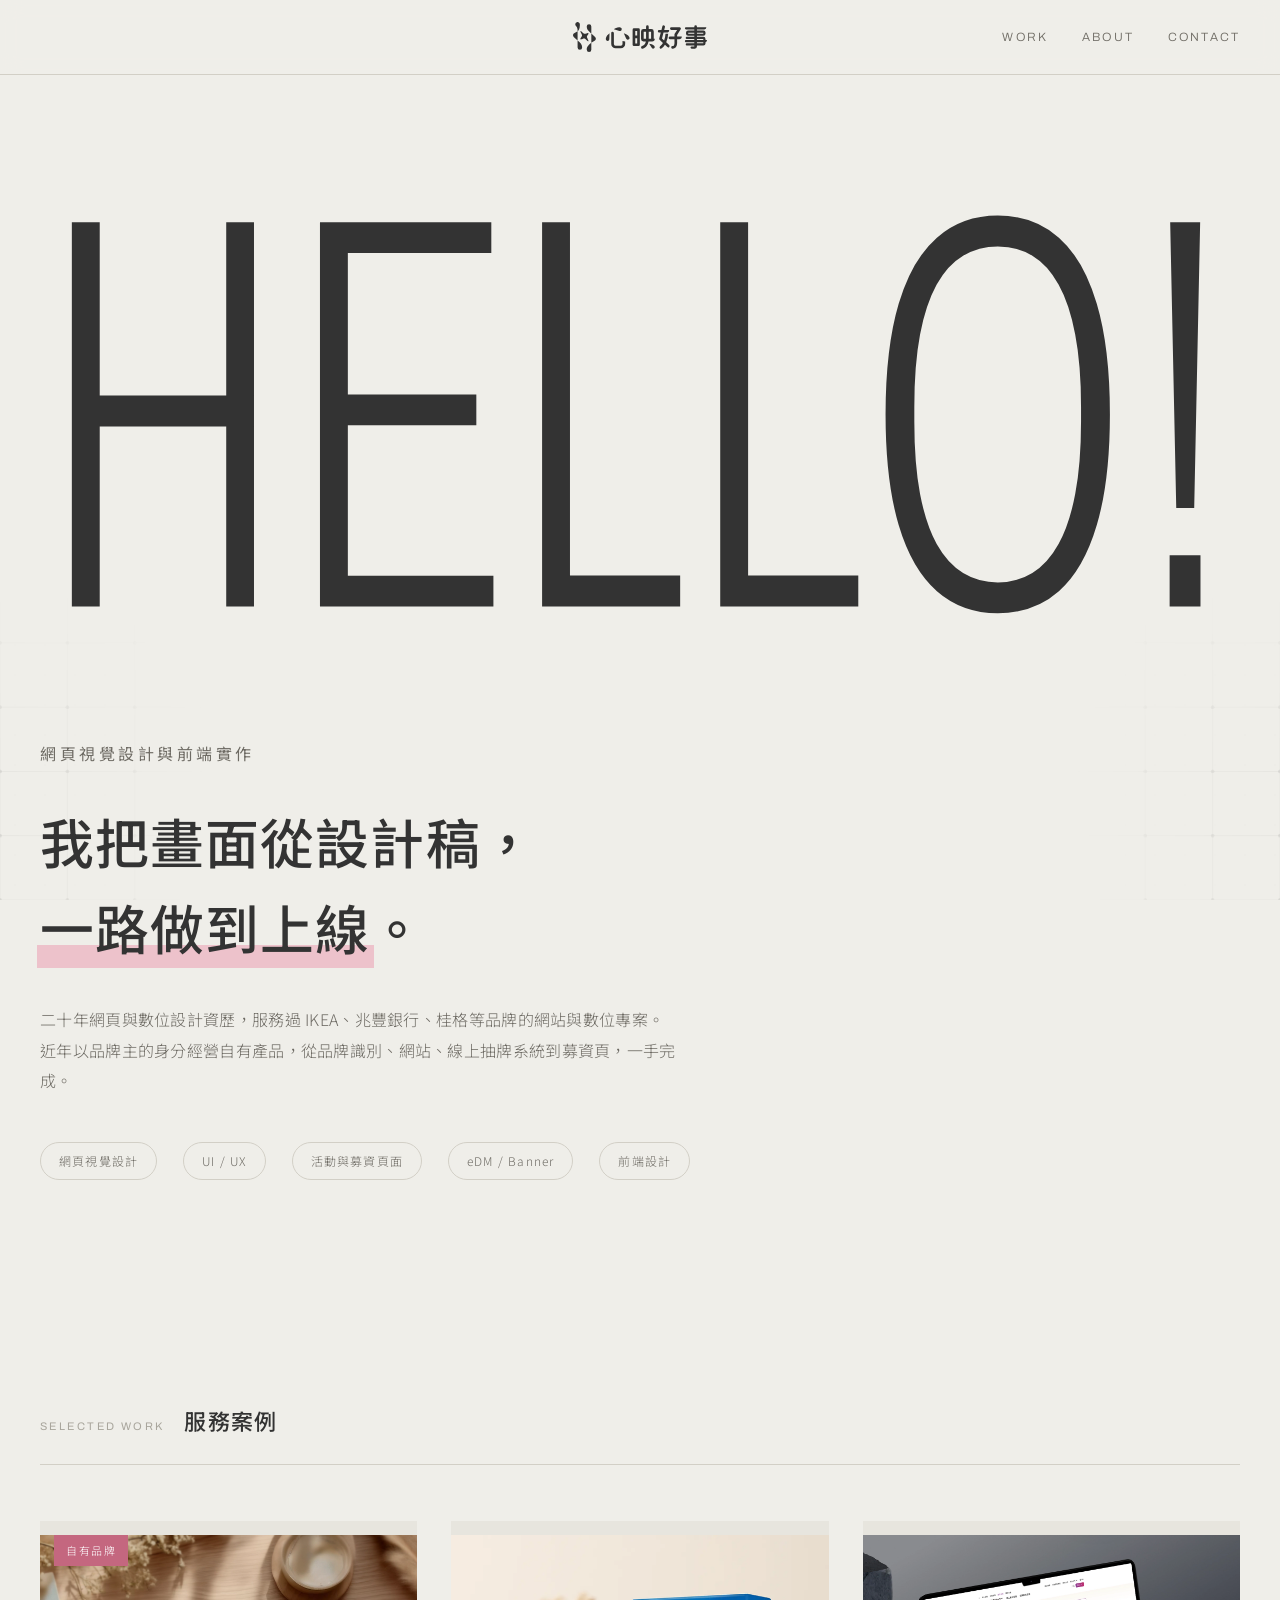
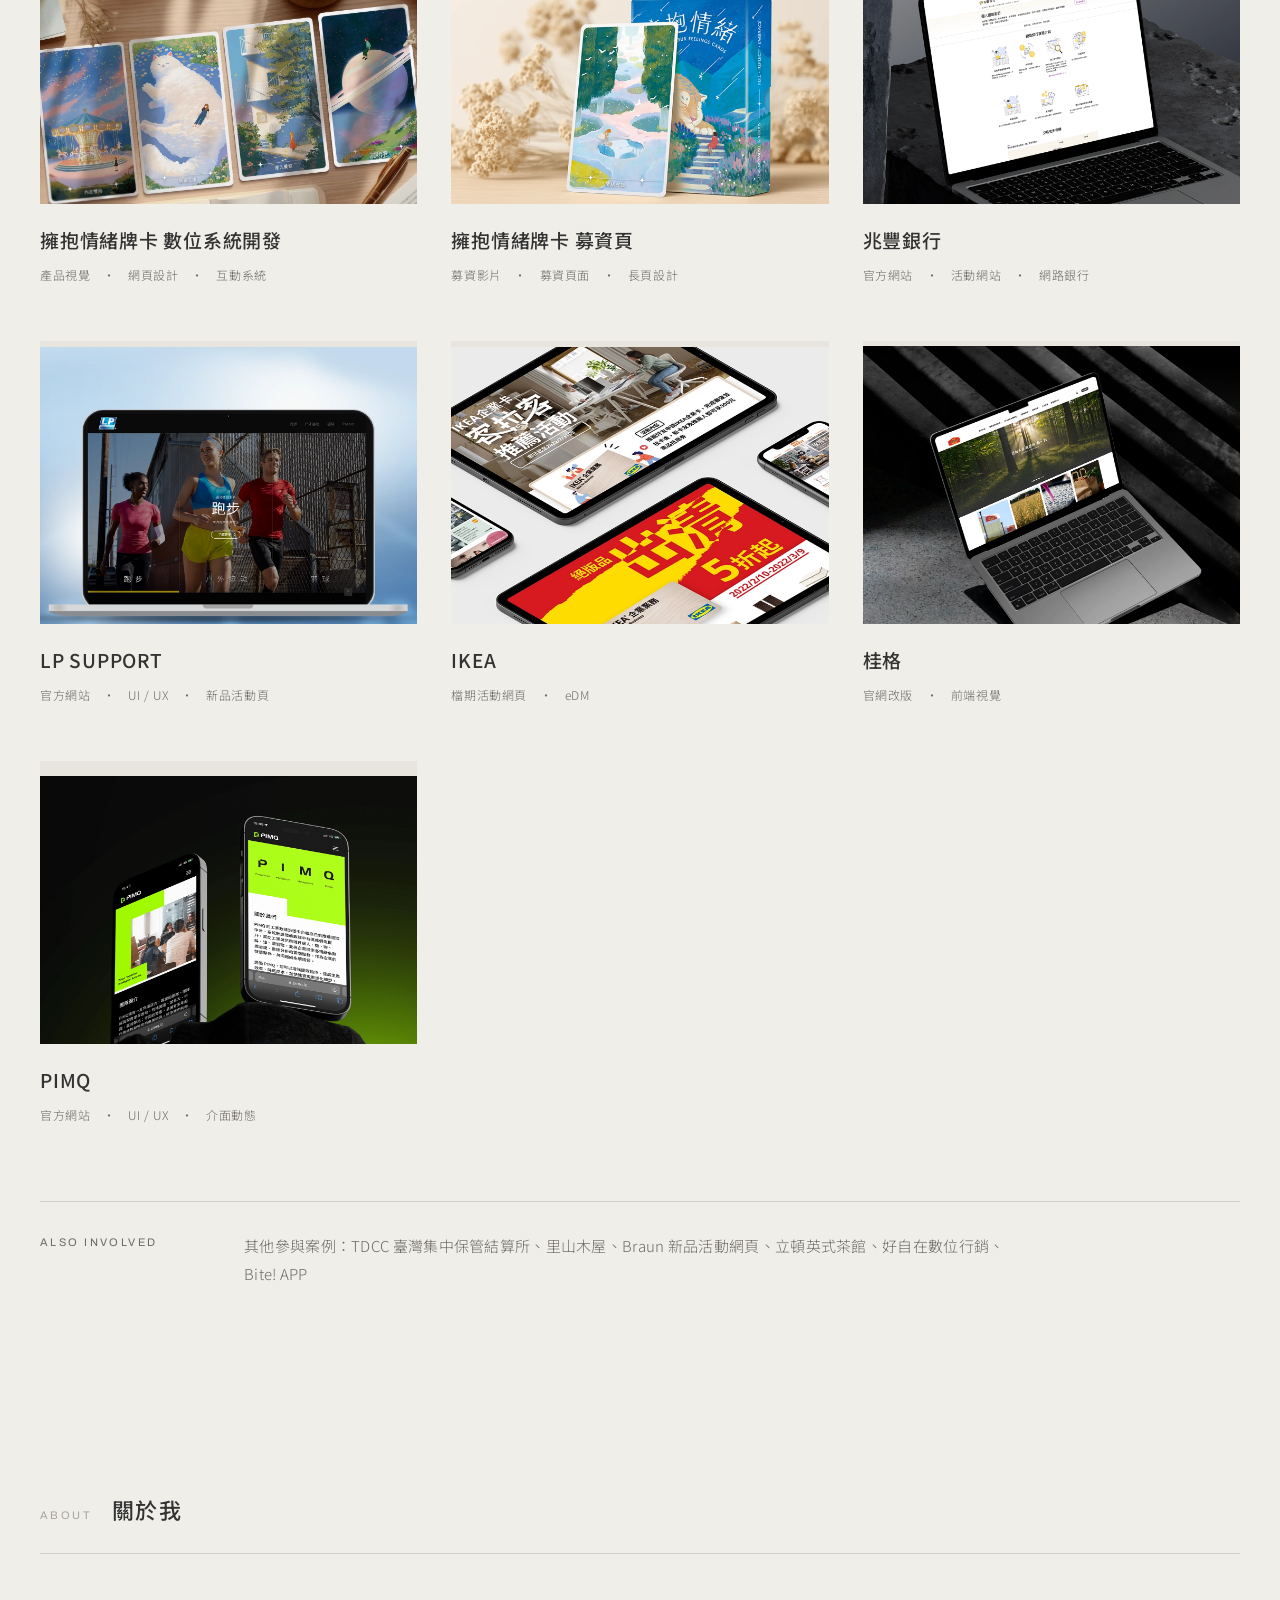
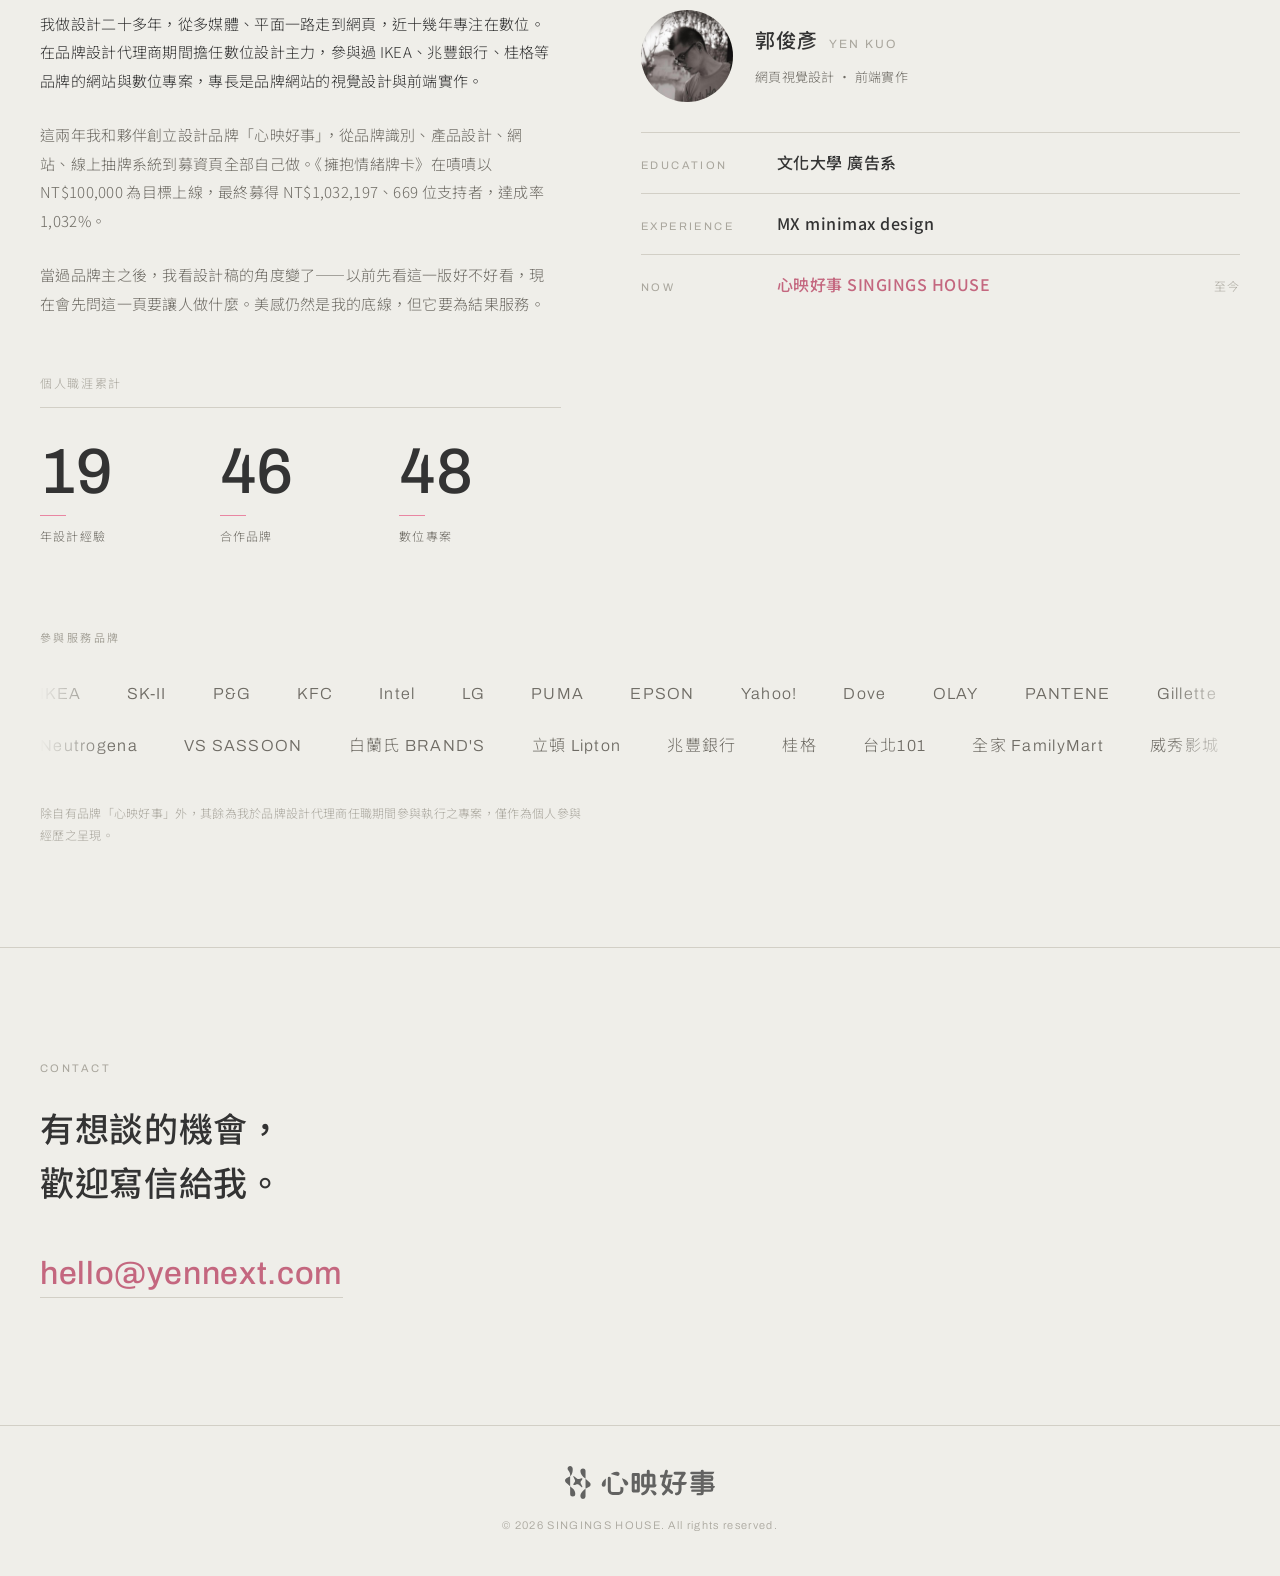
==== commit d3ca473a: "YENnext 案例精簡為兩個單元、四張圖 參照心映好事識別案的結構，但收斂篇幅： - 字標與三階系統（2 張整列）＋ 應用（2 張並排） - 原本 7 張縮為 4 張，連同 card/hero 共需" ====
--- a/digital/index.html
+++ b/digital/index.html
@@ -12,7 +12,7 @@
 <link rel="preconnect" href="https://fonts.googleapis.com">
 <link rel="preconnect" href="https://fonts.gstatic.com" crossorigin>
 <link href="https://fonts.googleapis.com/css2?family=Archivo:wdth,wght@62..125,100..900&family=Noto+Sans+TC:wght@100..900&display=swap" rel="stylesheet">
-<link rel="stylesheet" href="../css/style.css?v=20261015c">
+<link rel="stylesheet" href="../css/style.css?v=20261015d">
 </head>
 <body>
 
@@ -105,8 +105,8 @@
   </div>
 </footer>
 
-<script src="../js/grid.js?v=20261015c"></script>
-<script src="./data.js?v=20261015c"></script>
-<script src="../js/main.js?v=20261015c"></script>
+<script src="../js/grid.js?v=20261015d"></script>
+<script src="./data.js?v=20261015d"></script>
+<script src="../js/main.js?v=20261015d"></script>
 </body>
 </html>
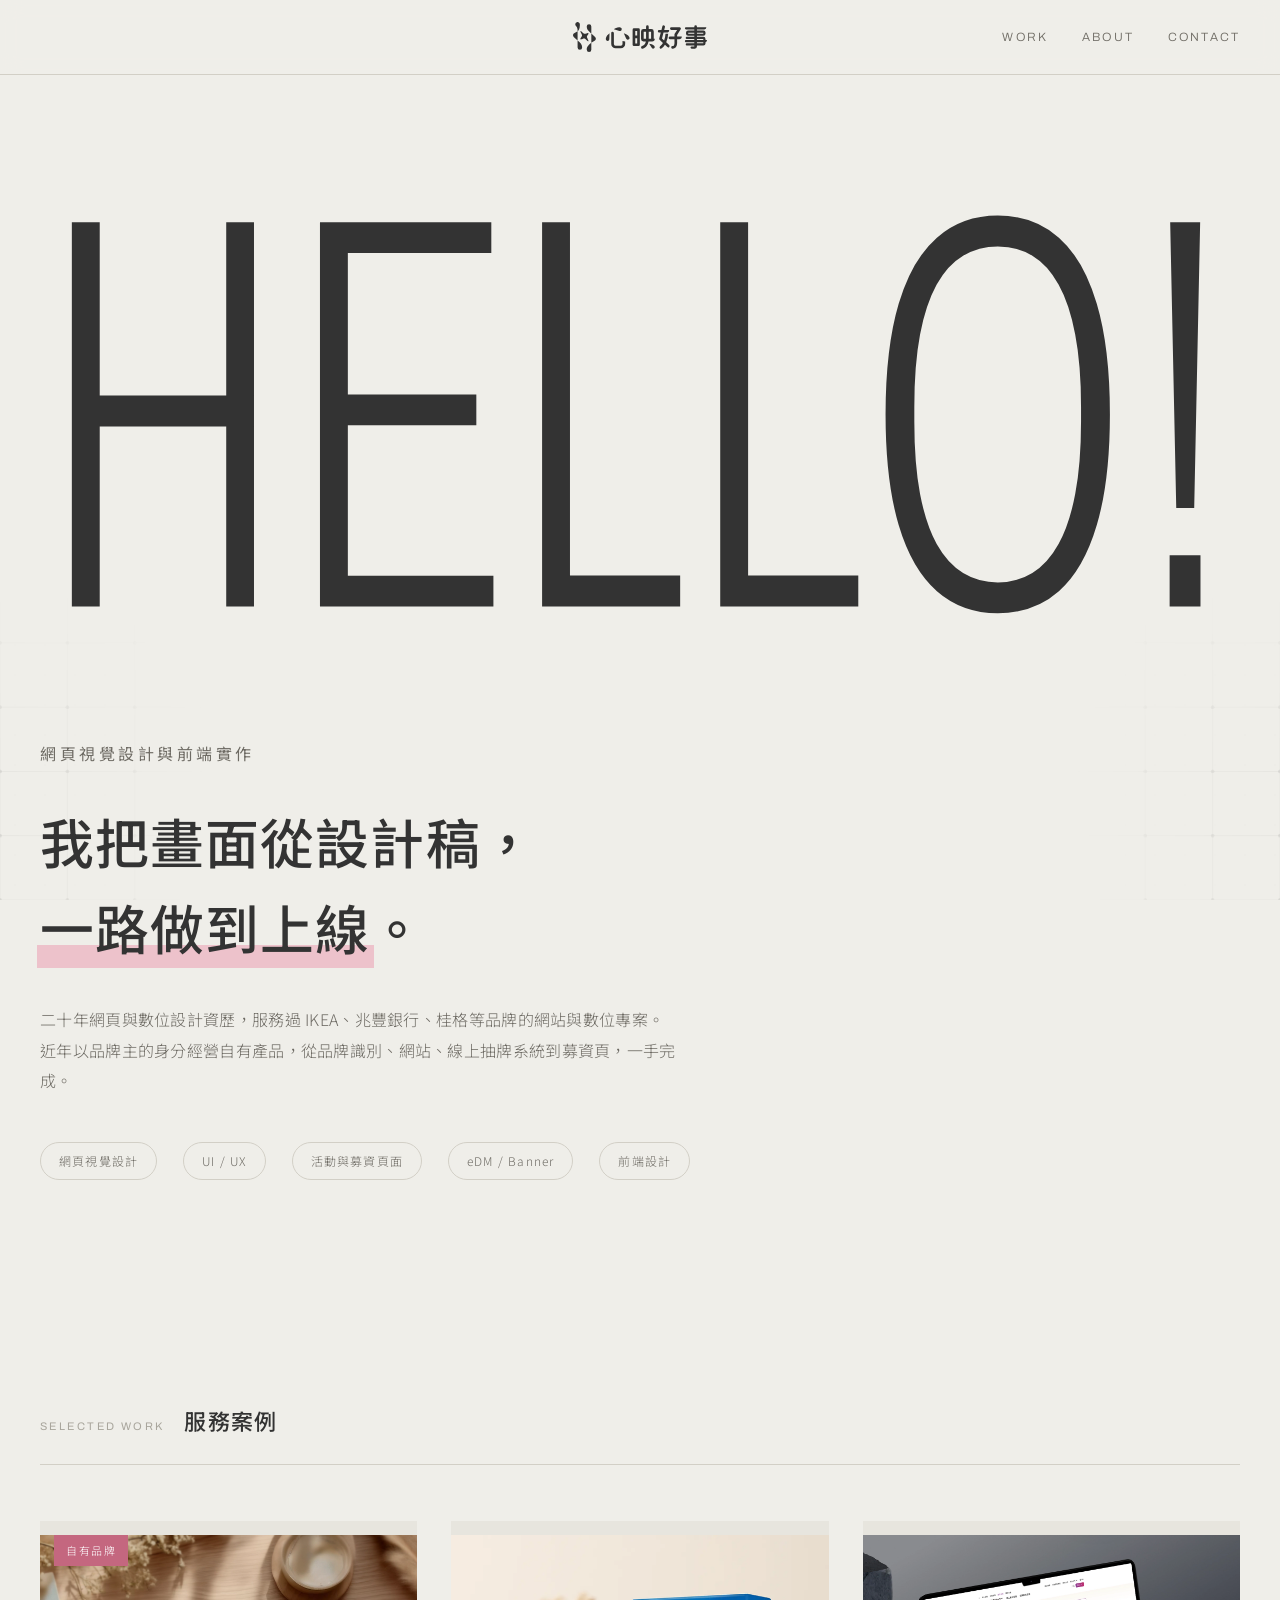
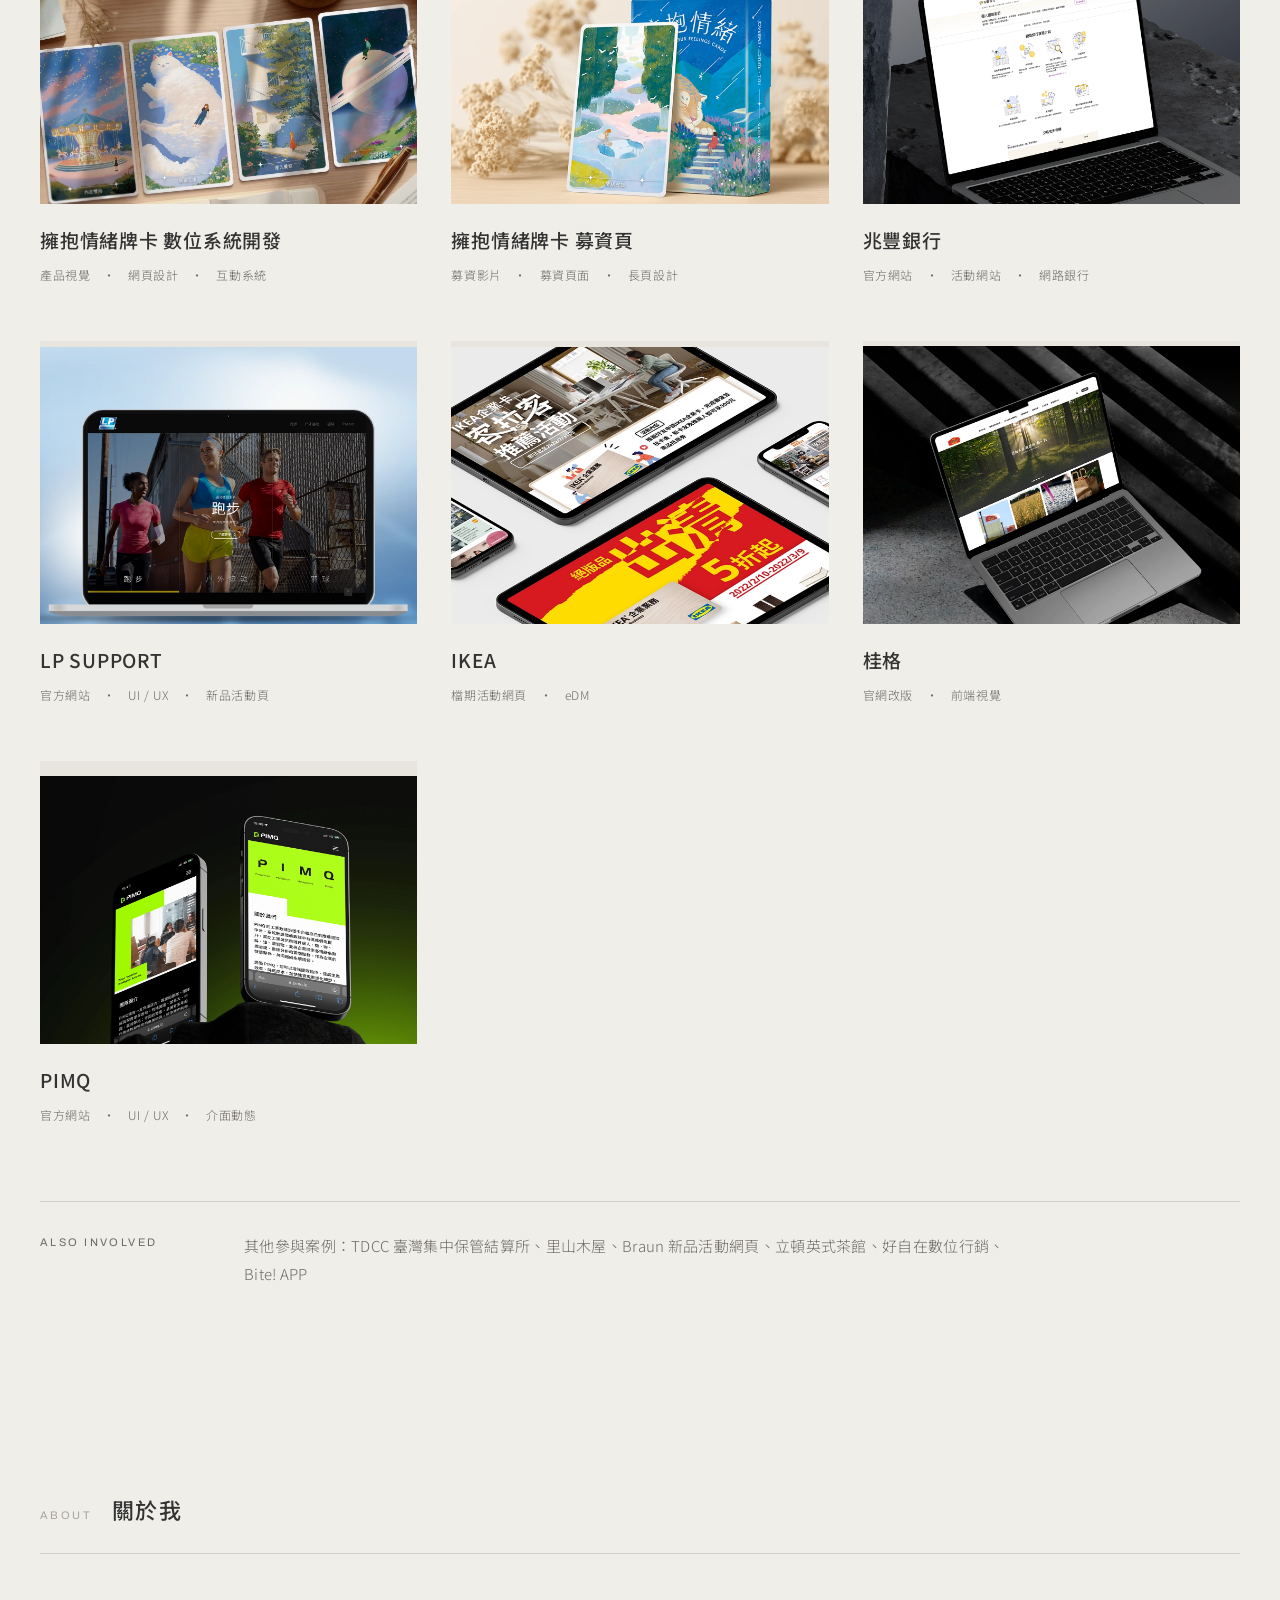
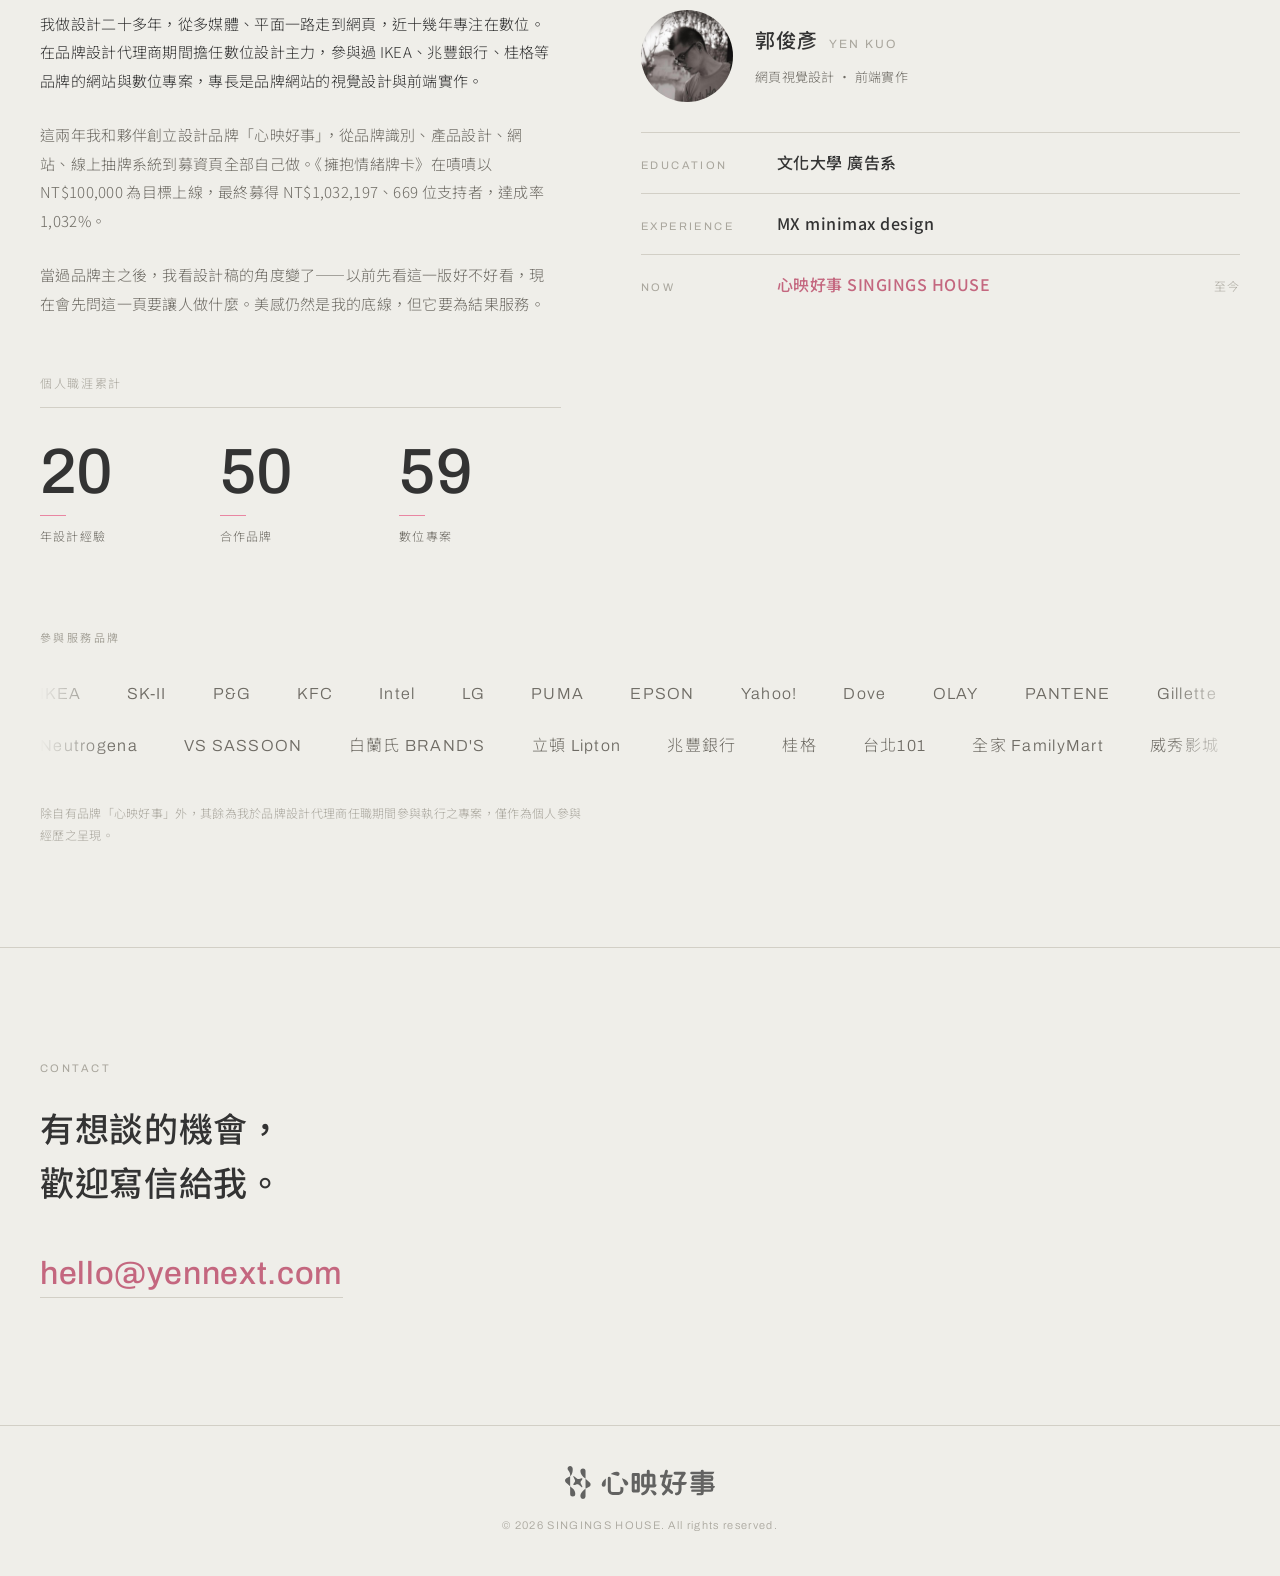
==== commit b09a32b7: "YENnext 案例改為「字軸實驗 → 定稿」的敘事，PLASS 在心映好事子站復原 - 第一單元改名「字軸實驗，與放棄它的理由」：Archivo 寬度軸實驗、   為何不採用、以及定稿 Syne 的" ====
--- a/digital/index.html
+++ b/digital/index.html
@@ -12,7 +12,7 @@
 <link rel="preconnect" href="https://fonts.googleapis.com">
 <link rel="preconnect" href="https://fonts.gstatic.com" crossorigin>
 <link href="https://fonts.googleapis.com/css2?family=Archivo:wdth,wght@62..125,100..900&family=Noto+Sans+TC:wght@100..900&display=swap" rel="stylesheet">
-<link rel="stylesheet" href="../css/style.css?v=20261015d">
+<link rel="stylesheet" href="../css/style.css?v=20261016a">
 </head>
 <body>
 
@@ -105,8 +105,8 @@
   </div>
 </footer>
 
-<script src="../js/grid.js?v=20261015d"></script>
-<script src="./data.js?v=20261015d"></script>
-<script src="../js/main.js?v=20261015d"></script>
+<script src="../js/grid.js?v=20261016a"></script>
+<script src="./data.js?v=20261016a"></script>
+<script src="../js/main.js?v=20261016a"></script>
 </body>
 </html>
--- a/css/style.css
+++ b/css/style.css
@@ -697,6 +697,15 @@
   margin: 34px auto 0;
   color: var(--ink-soft);
 }
+.b-role {
+  max-width: 40em;
+  margin: 18px auto 0;
+  font-size: 13px;
+  line-height: 1.9;
+  letter-spacing: .06em;
+  color: var(--ink-soft);
+  text-align: center;
+}
 .b-tags {
   display: flex;
   justify-content: center;
@@ -726,7 +735,8 @@
   letter-spacing: .05em;
   margin: 14px 0 12px;
 }
-.proj-head p { color: var(--ink-soft); }
+/* note 裡的換行（\n）會保留，方便在 data.js 分段 */
+.proj-head p { color: var(--ink-soft); white-space: pre-line; }
 .proj-flow {
   display: flex;
   flex-wrap: wrap;
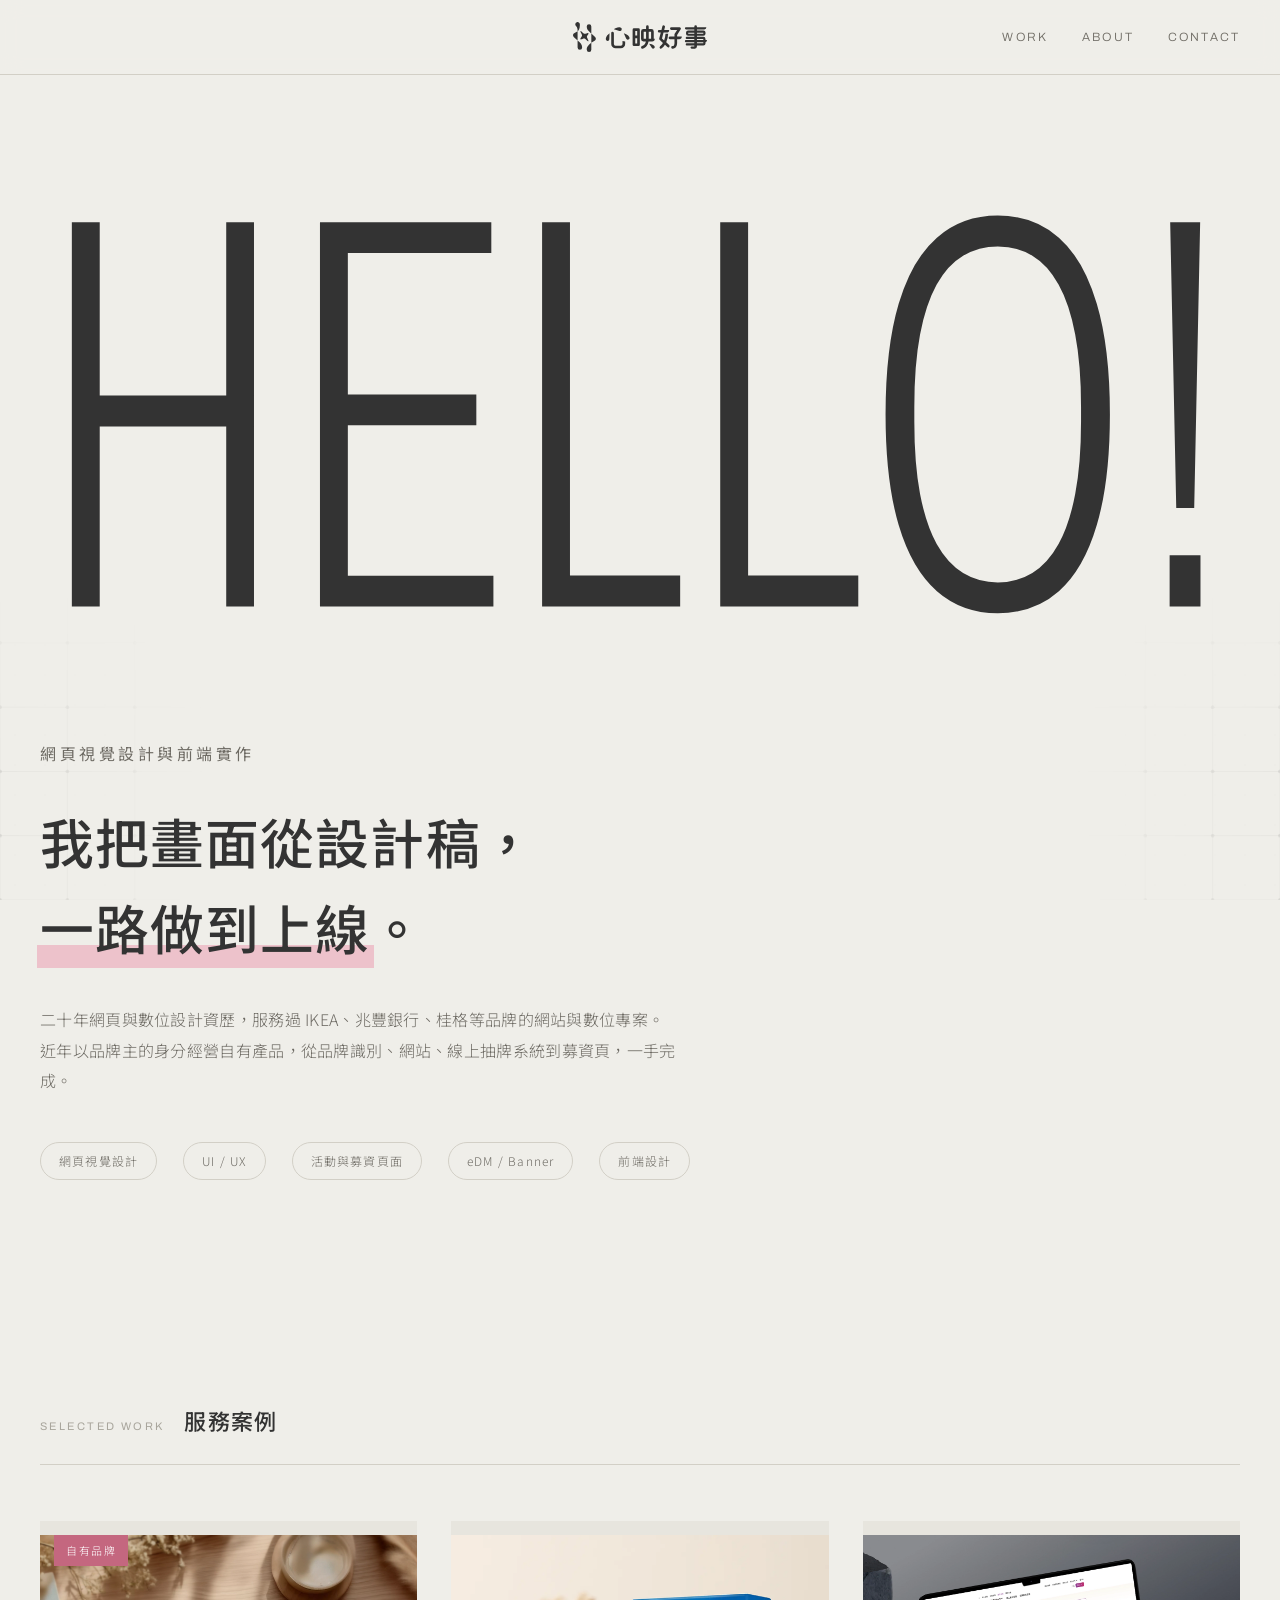
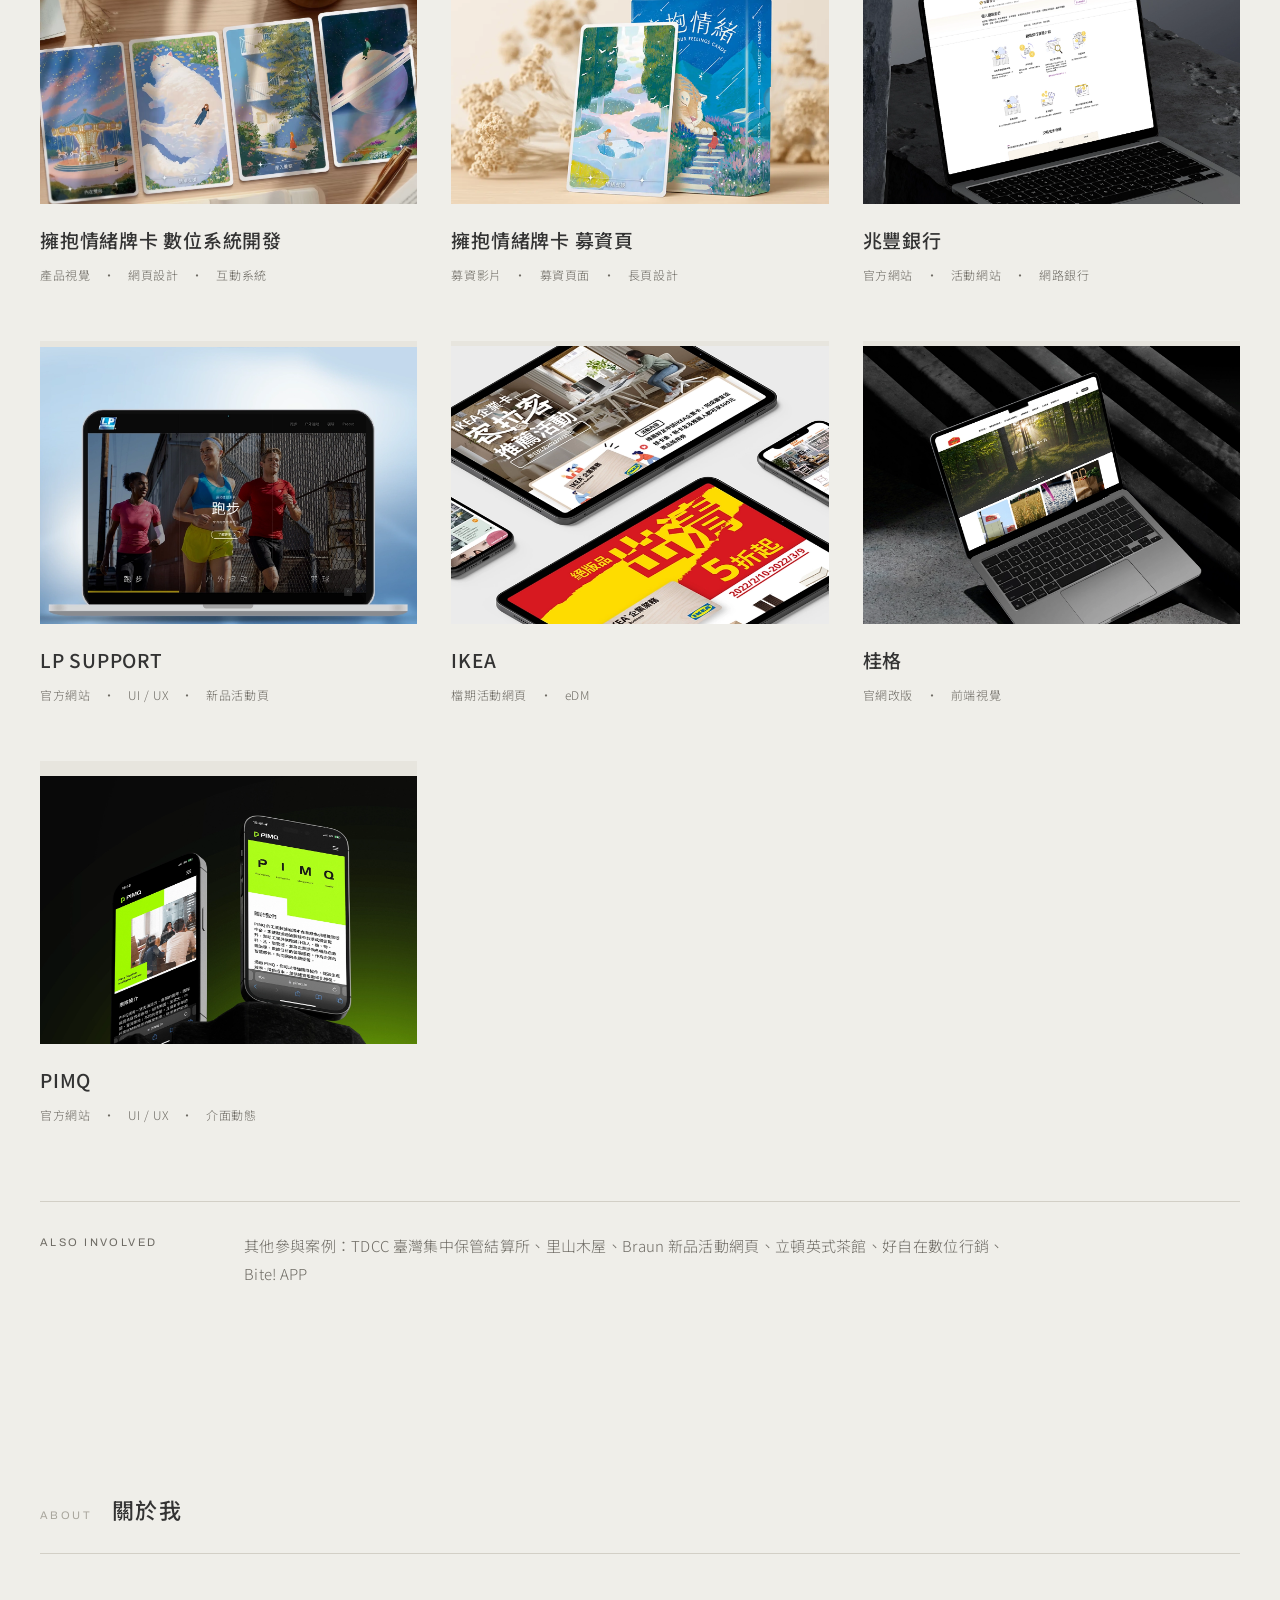
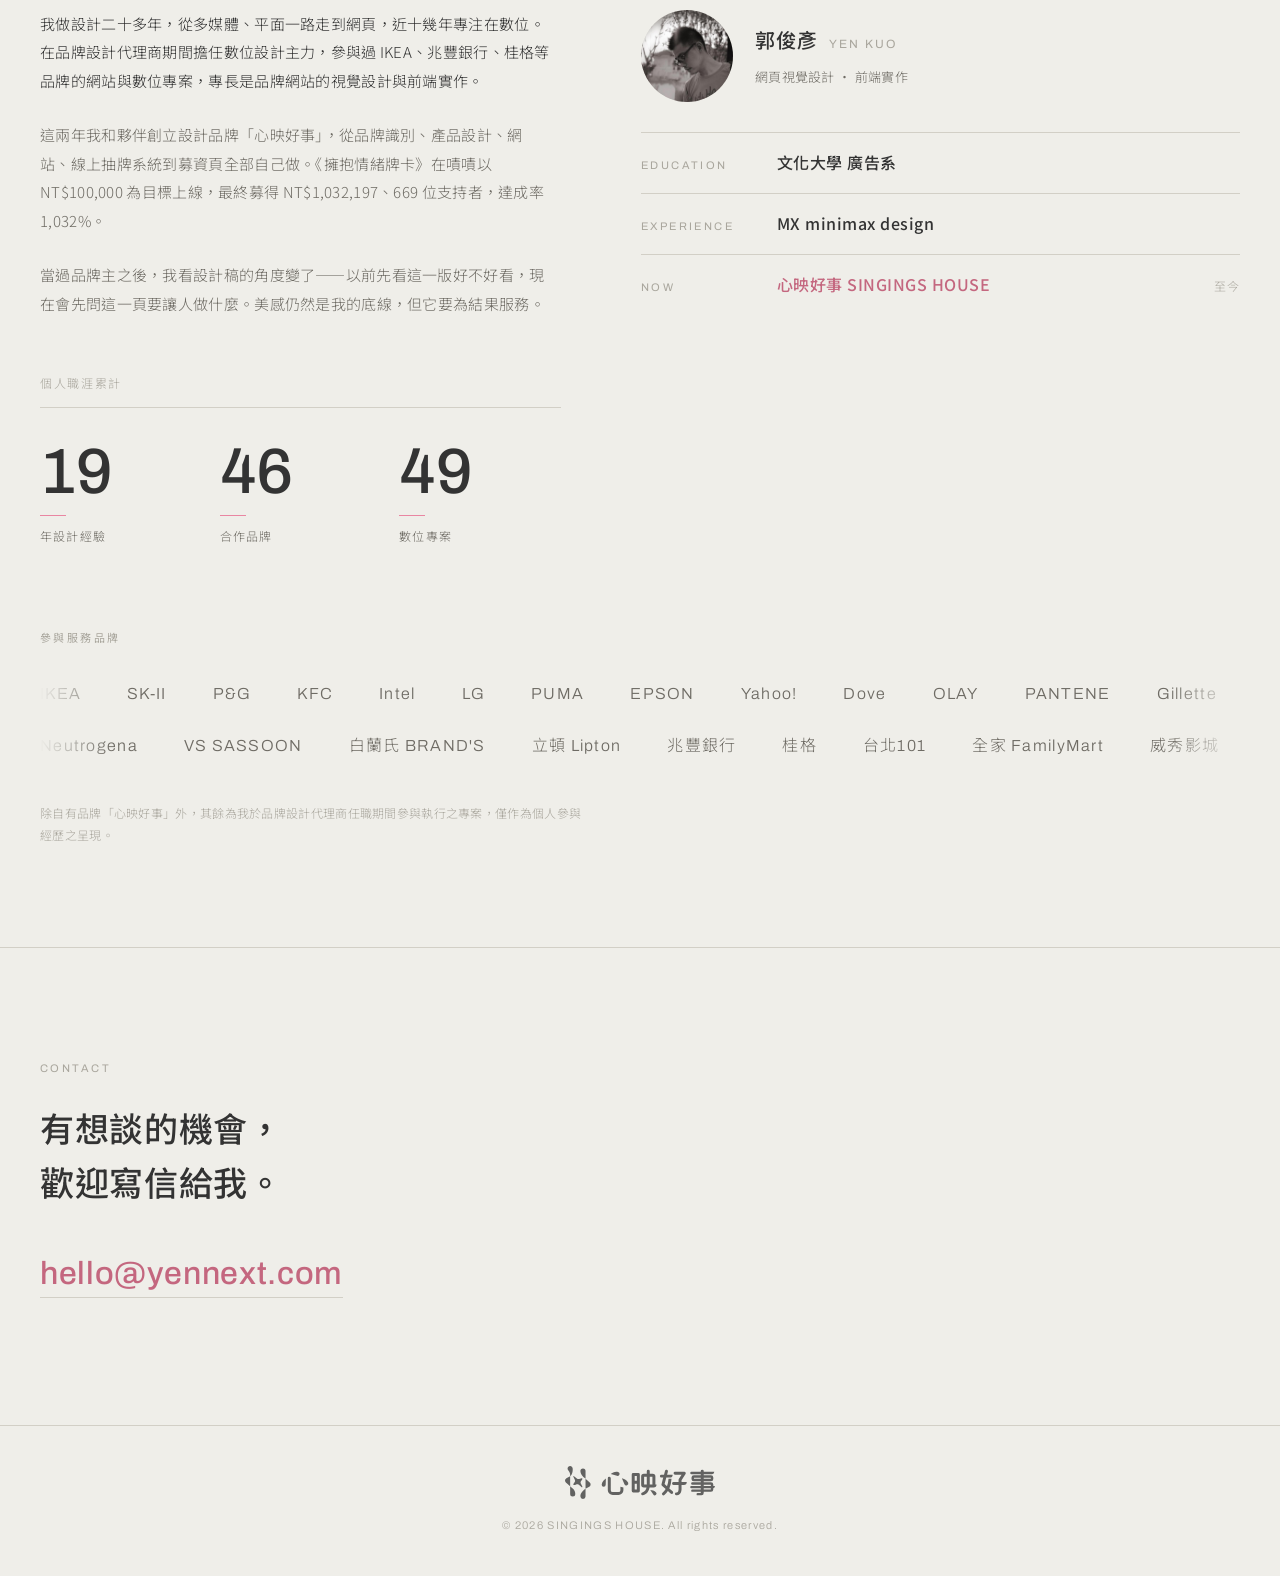
==== commit 48c58479: "YENnext 識別案例上線：淺色整合版七張圖，文案精簡 - 新增 yennext_card／hero／p1_01（動態 webp）／p1_02／p1_03／p2_01／p2_02 - 淺色系統：底 " ====
--- a/digital/index.html
+++ b/digital/index.html
@@ -12,7 +12,7 @@
 <link rel="preconnect" href="https://fonts.googleapis.com">
 <link rel="preconnect" href="https://fonts.gstatic.com" crossorigin>
 <link href="https://fonts.googleapis.com/css2?family=Archivo:wdth,wght@62..125,100..900&family=Noto+Sans+TC:wght@100..900&display=swap" rel="stylesheet">
-<link rel="stylesheet" href="../css/style.css?v=20261016a">
+<link rel="stylesheet" href="../css/style.css?v=20261016b">
 </head>
 <body>
 
@@ -105,8 +105,8 @@
   </div>
 </footer>
 
-<script src="../js/grid.js?v=20261016a"></script>
-<script src="./data.js?v=20261016a"></script>
-<script src="../js/main.js?v=20261016a"></script>
+<script src="../js/grid.js?v=20261016b"></script>
+<script src="./data.js?v=20261016b"></script>
+<script src="../js/main.js?v=20261016b"></script>
 </body>
 </html>
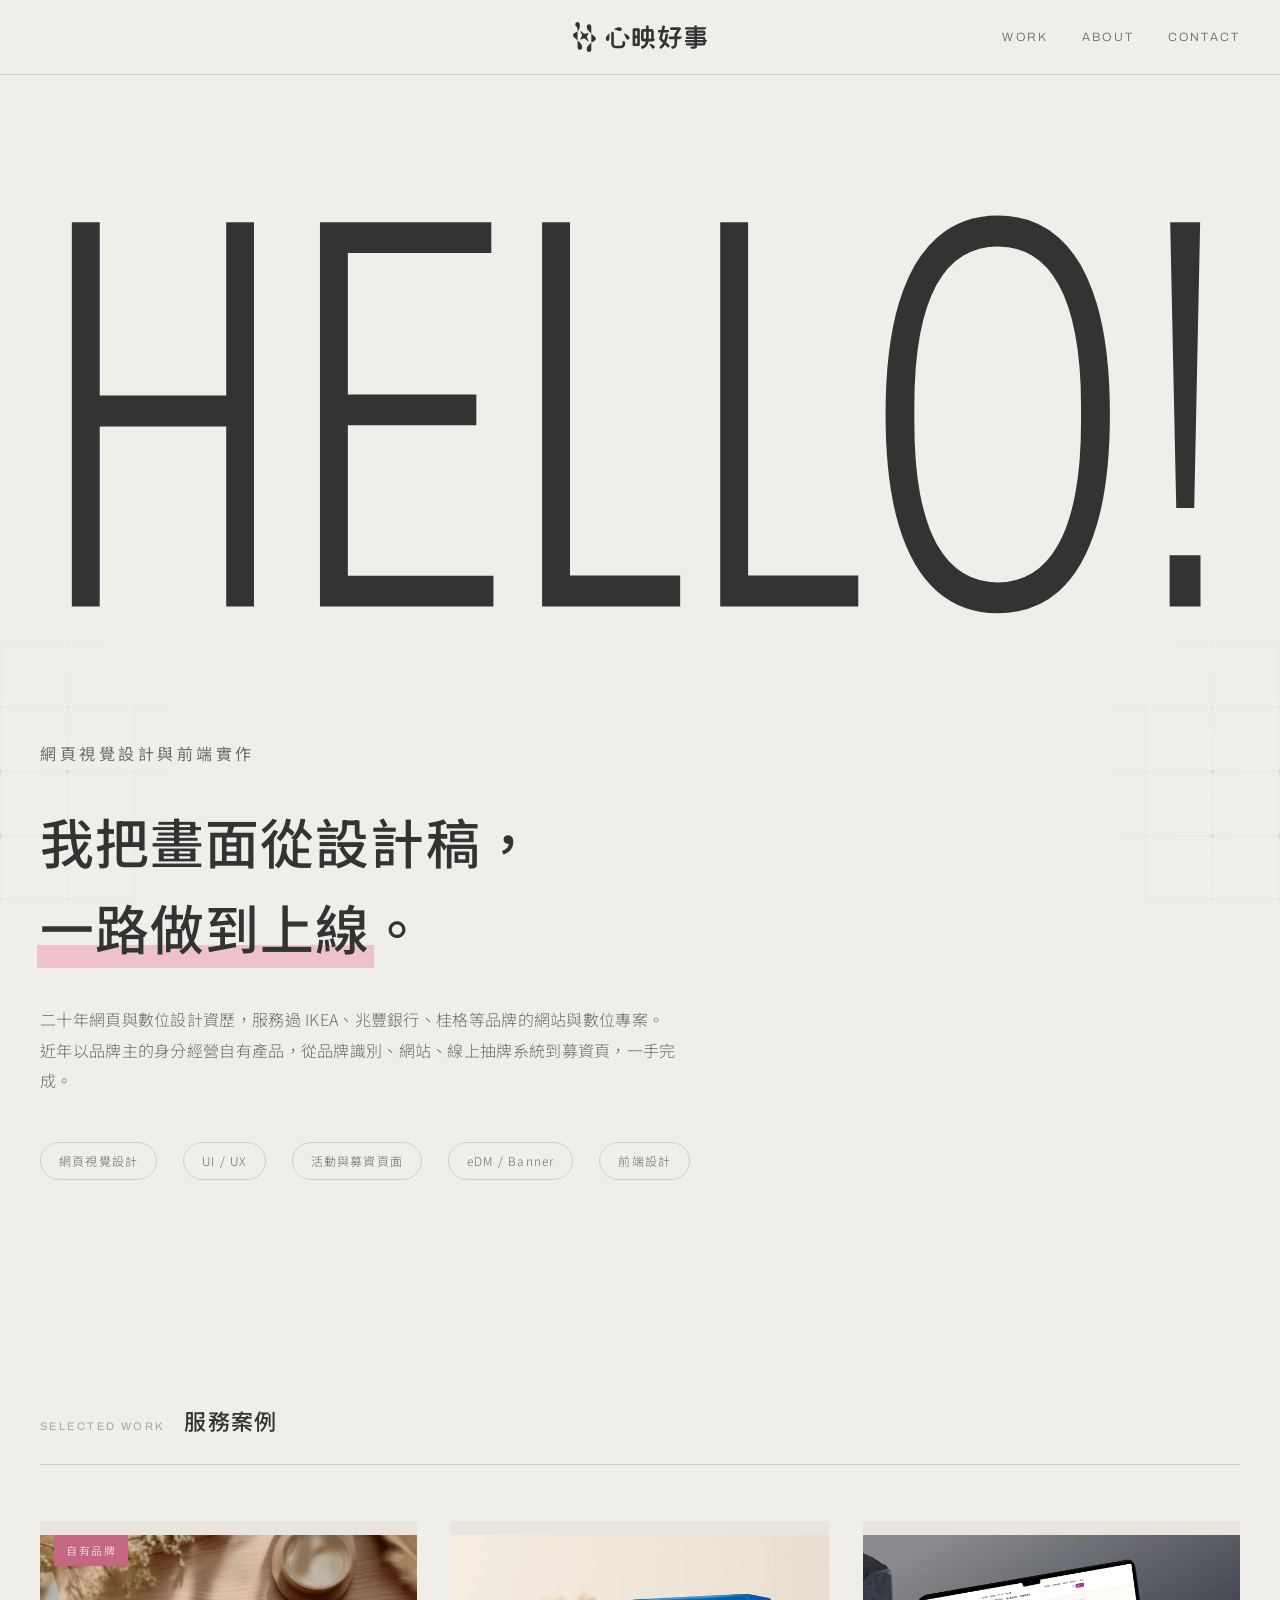
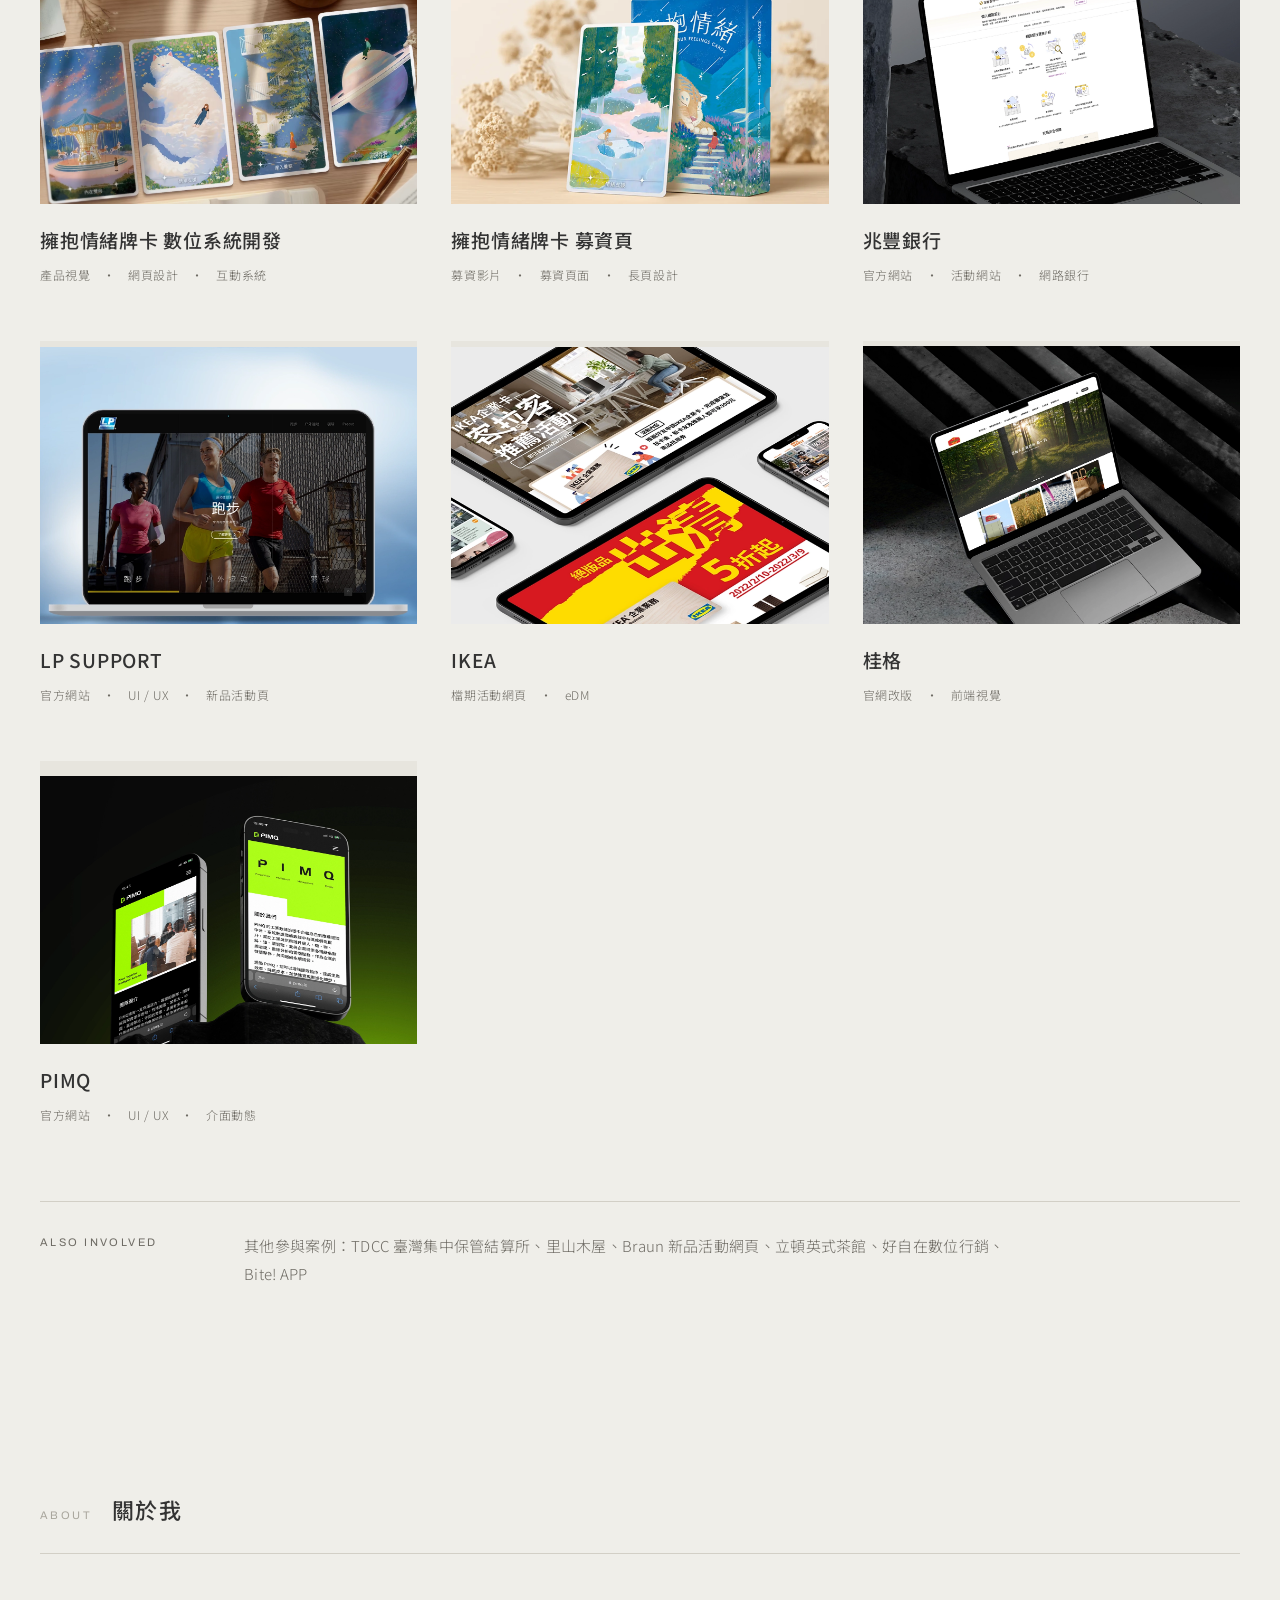
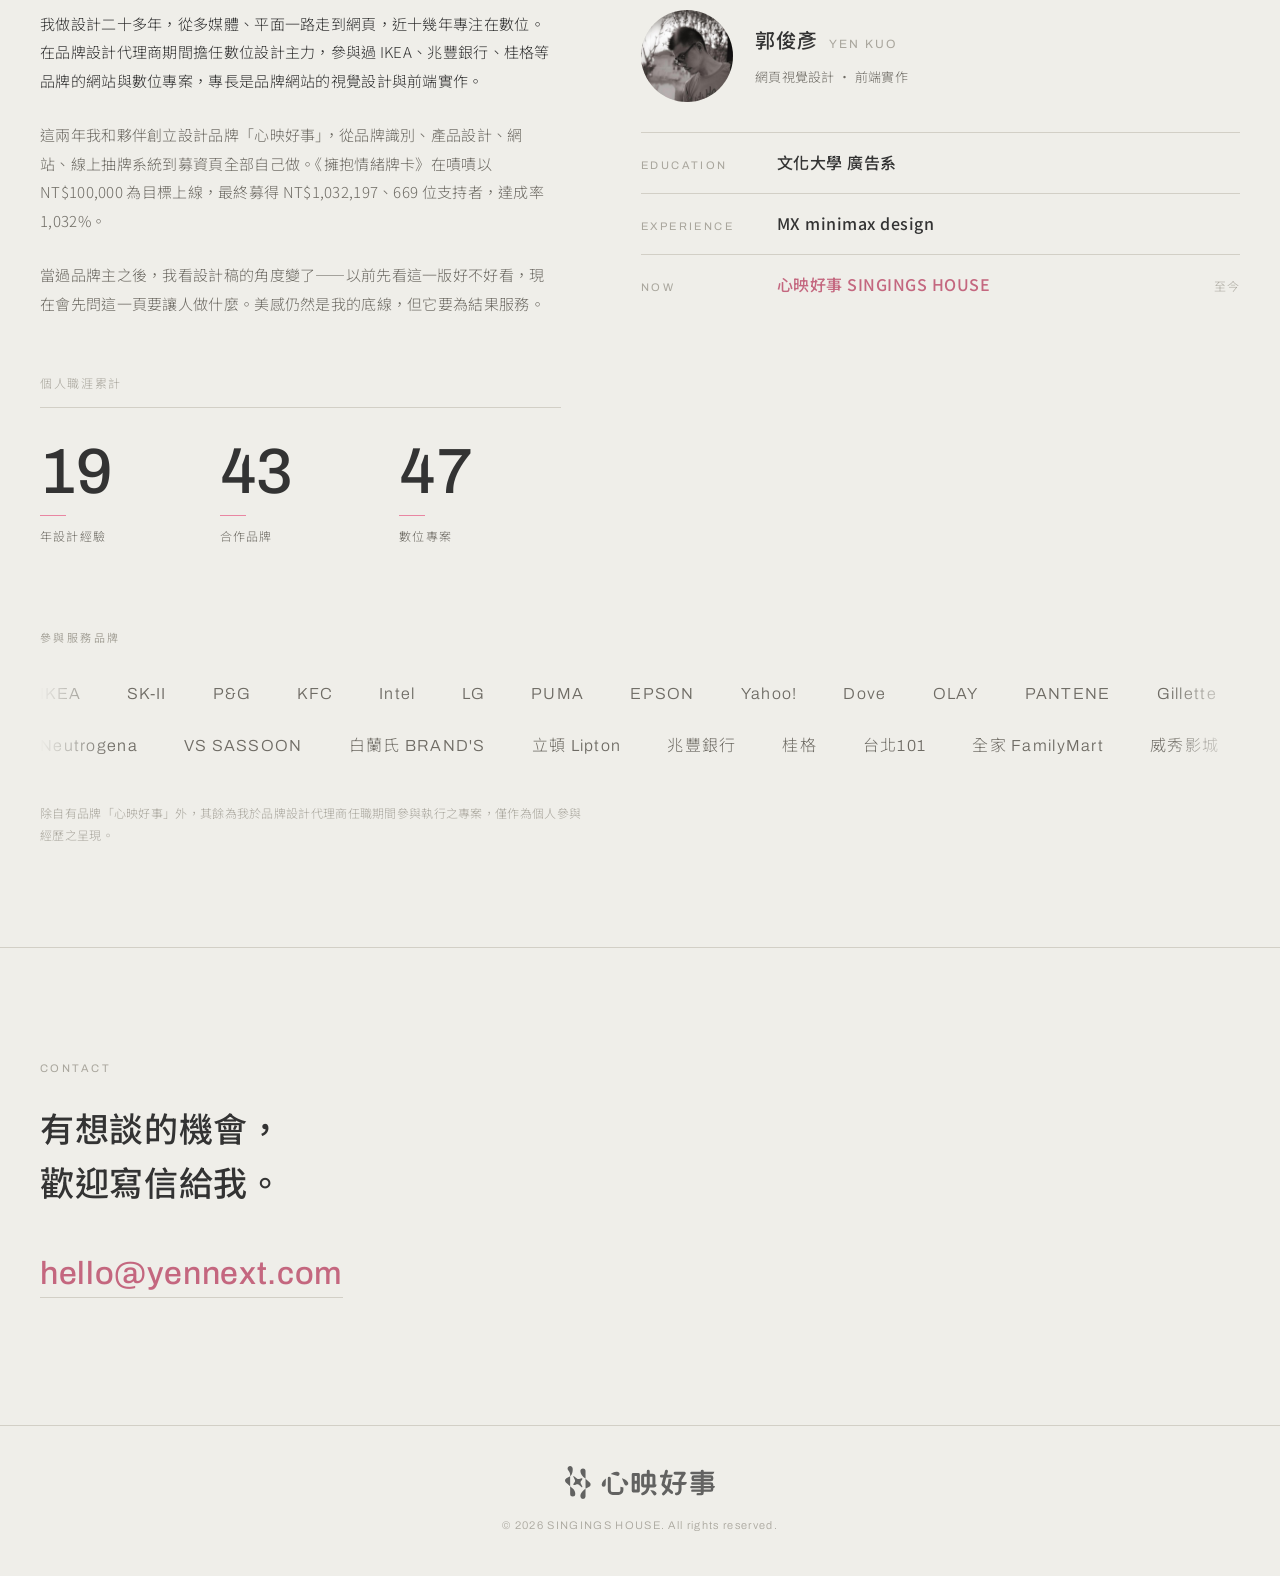
==== commit ee56fff3: "YENnext 案例補上字標構成圖 - 新增 yennext_p1_03.webp（構成與比例，淺色版） - 原 tiers 改名為 yennext_p1_04.webp，讓檔名順序等於顯示順序 - " ====
--- a/digital/index.html
+++ b/digital/index.html
@@ -12,7 +12,7 @@
 <link rel="preconnect" href="https://fonts.googleapis.com">
 <link rel="preconnect" href="https://fonts.gstatic.com" crossorigin>
 <link href="https://fonts.googleapis.com/css2?family=Archivo:wdth,wght@62..125,100..900&family=Noto+Sans+TC:wght@100..900&display=swap" rel="stylesheet">
-<link rel="stylesheet" href="../css/style.css?v=20261016b">
+<link rel="stylesheet" href="../css/style.css?v=20261016c">
 </head>
 <body>
 
@@ -105,8 +105,8 @@
   </div>
 </footer>
 
-<script src="../js/grid.js?v=20261016b"></script>
-<script src="./data.js?v=20261016b"></script>
-<script src="../js/main.js?v=20261016b"></script>
+<script src="../js/grid.js?v=20261016c"></script>
+<script src="./data.js?v=20261016c"></script>
+<script src="../js/main.js?v=20261016c"></script>
 </body>
 </html>
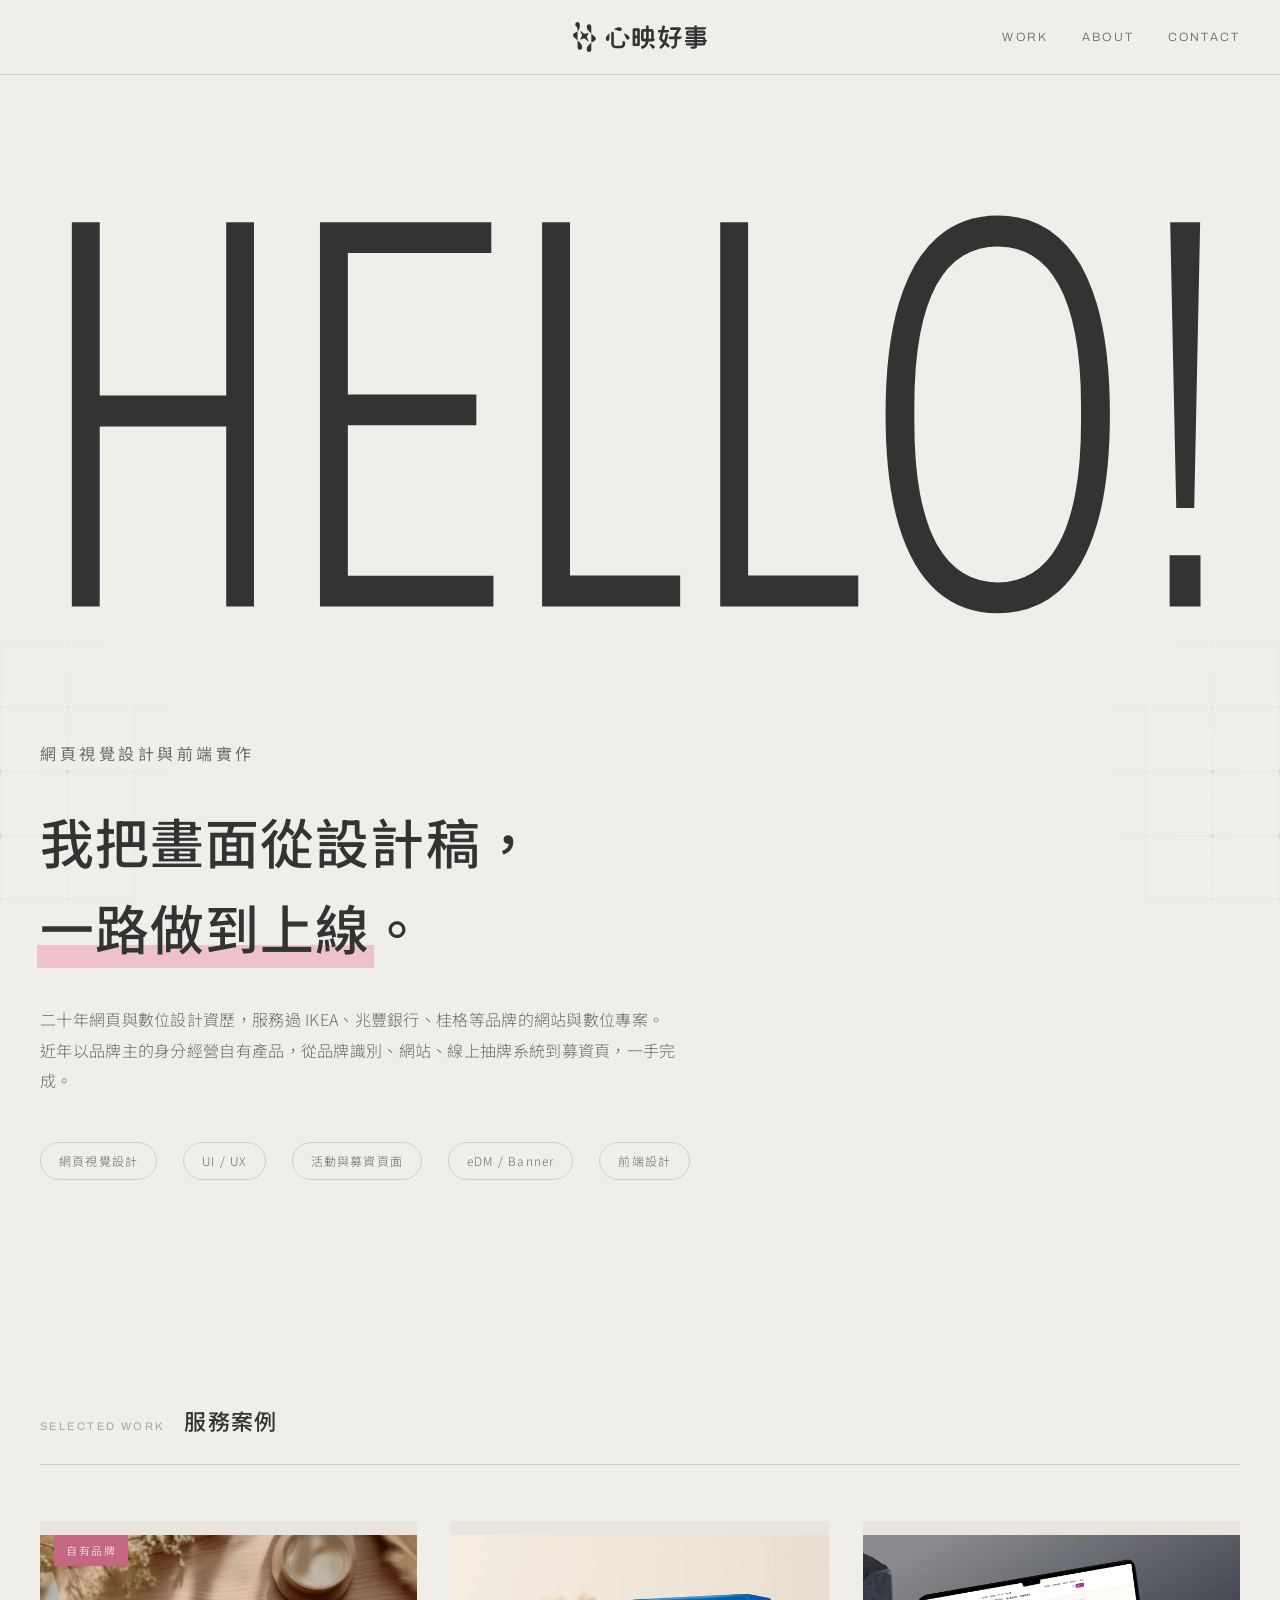
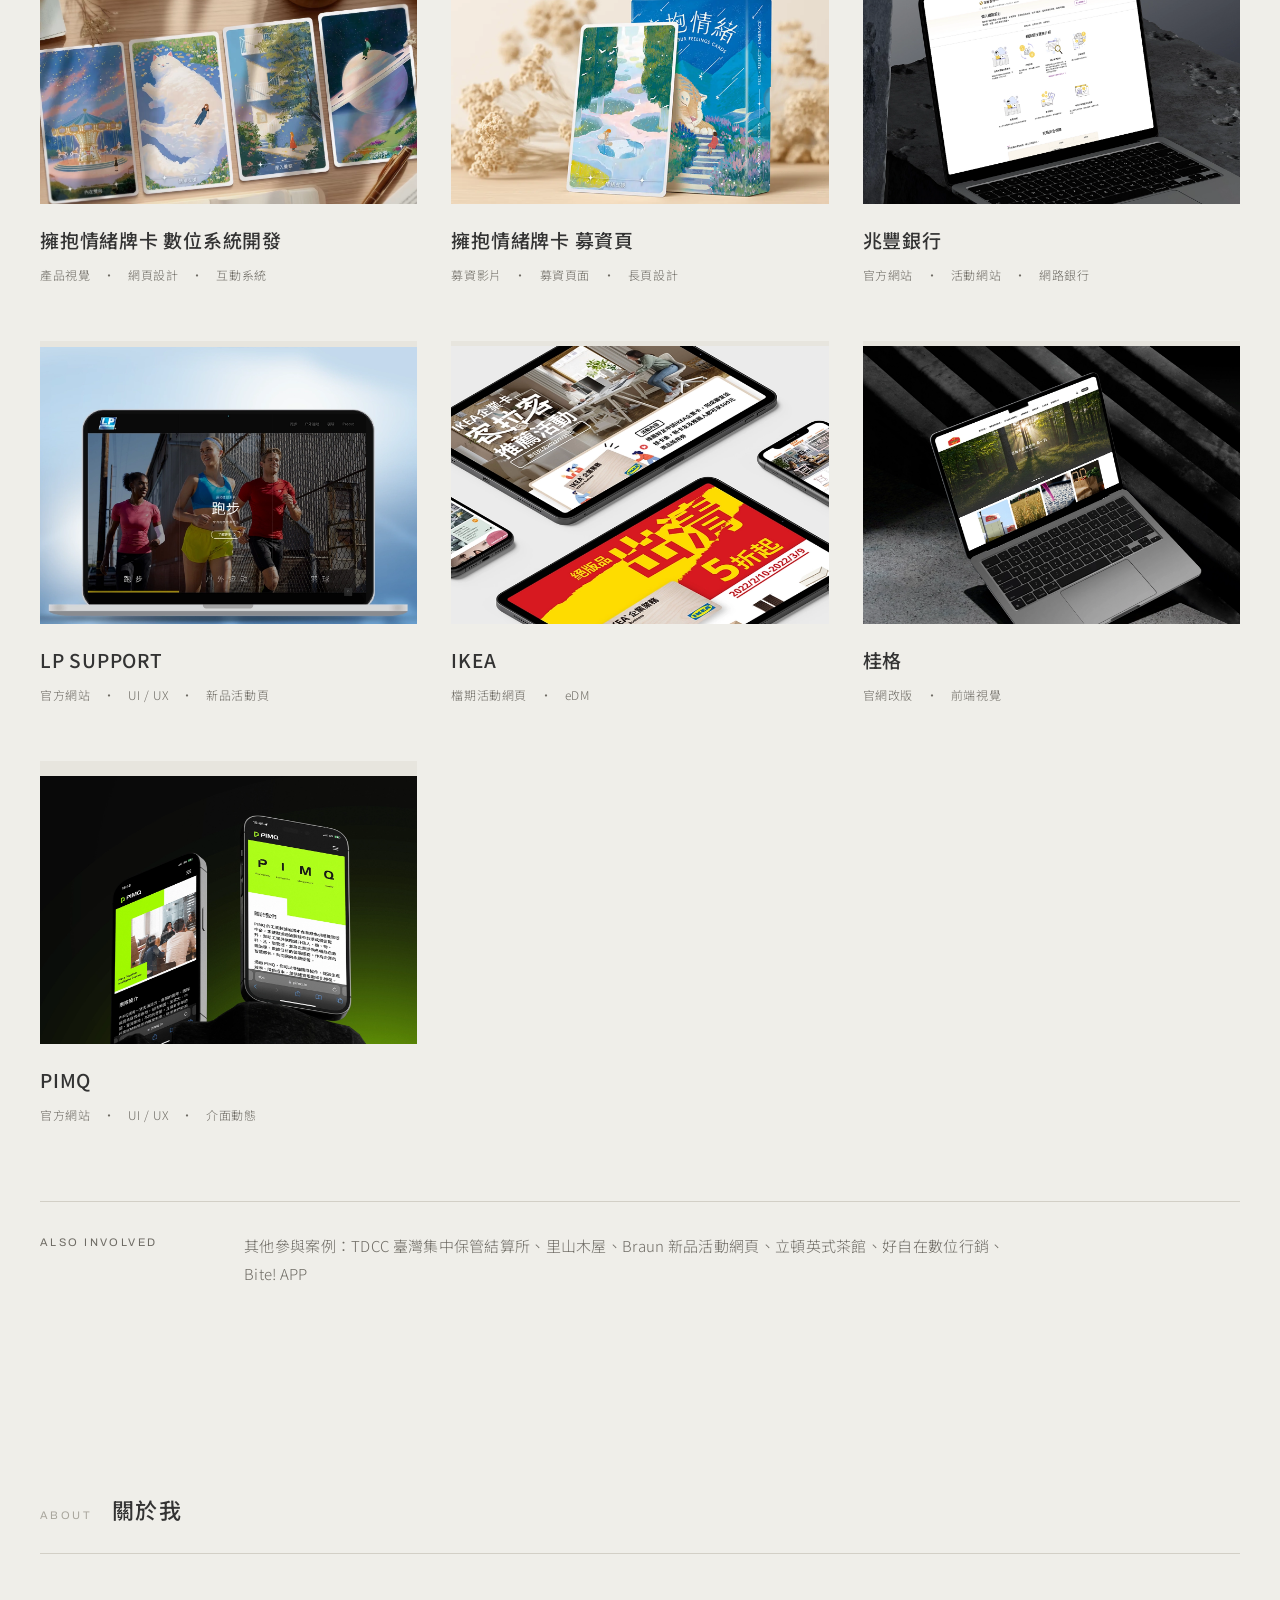
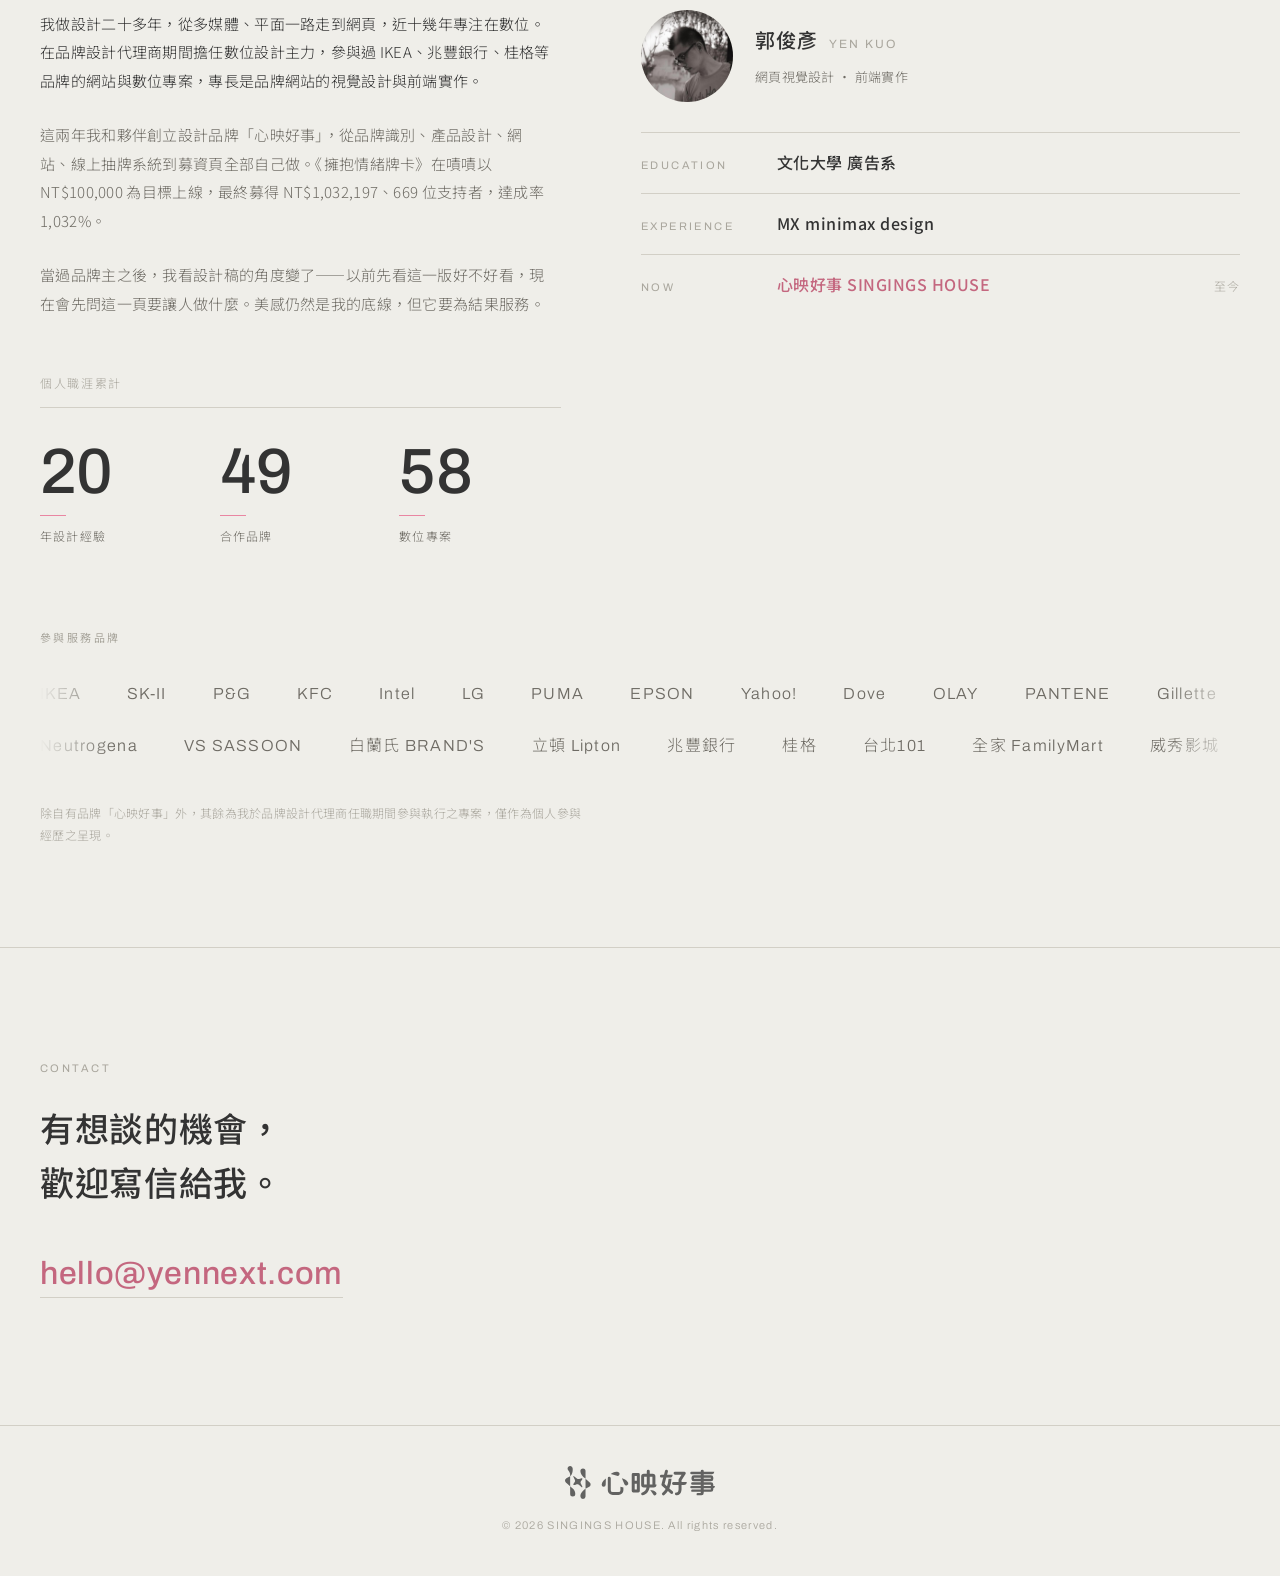
==== commit dbf76e30: "YENnext 新增「輔助圖形」單元，並修正 proj-flow 影片尺寸 - 新增 yennext_p2_01.mp4：淺色動態網格，2000×1500、5 秒無縫循環 - 單元順序改為 字軸實驗 " ====
--- a/digital/index.html
+++ b/digital/index.html
@@ -12,7 +12,7 @@
 <link rel="preconnect" href="https://fonts.googleapis.com">
 <link rel="preconnect" href="https://fonts.gstatic.com" crossorigin>
 <link href="https://fonts.googleapis.com/css2?family=Archivo:wdth,wght@62..125,100..900&family=Noto+Sans+TC:wght@100..900&display=swap" rel="stylesheet">
-<link rel="stylesheet" href="../css/style.css?v=20261016c">
+<link rel="stylesheet" href="../css/style.css?v=20261016e">
 </head>
 <body>
 
@@ -105,8 +105,8 @@
   </div>
 </footer>
 
-<script src="../js/grid.js?v=20261016c"></script>
-<script src="./data.js?v=20261016c"></script>
-<script src="../js/main.js?v=20261016c"></script>
+<script src="../js/grid.js?v=20261016e"></script>
+<script src="./data.js?v=20261016e"></script>
+<script src="../js/main.js?v=20261016e"></script>
 </body>
 </html>
--- a/css/style.css
+++ b/css/style.css
@@ -751,6 +751,8 @@
   aspect-ratio: 4 / 3;
 }
 .proj-flow img { width: 100%; height: 100%; object-fit: cover; display: block; }
+/* 沒有 controls 的影片與圖片同規格，否則高度會塌成瀏覽器預設的 150px */
+.proj-flow figure > video { width: 100%; height: 100%; object-fit: cover; display: block; }
 
 /* 方形或直式：置中、不放大超過原始尺寸，避免糊掉 */
 .proj-flow figure.is-tall {
